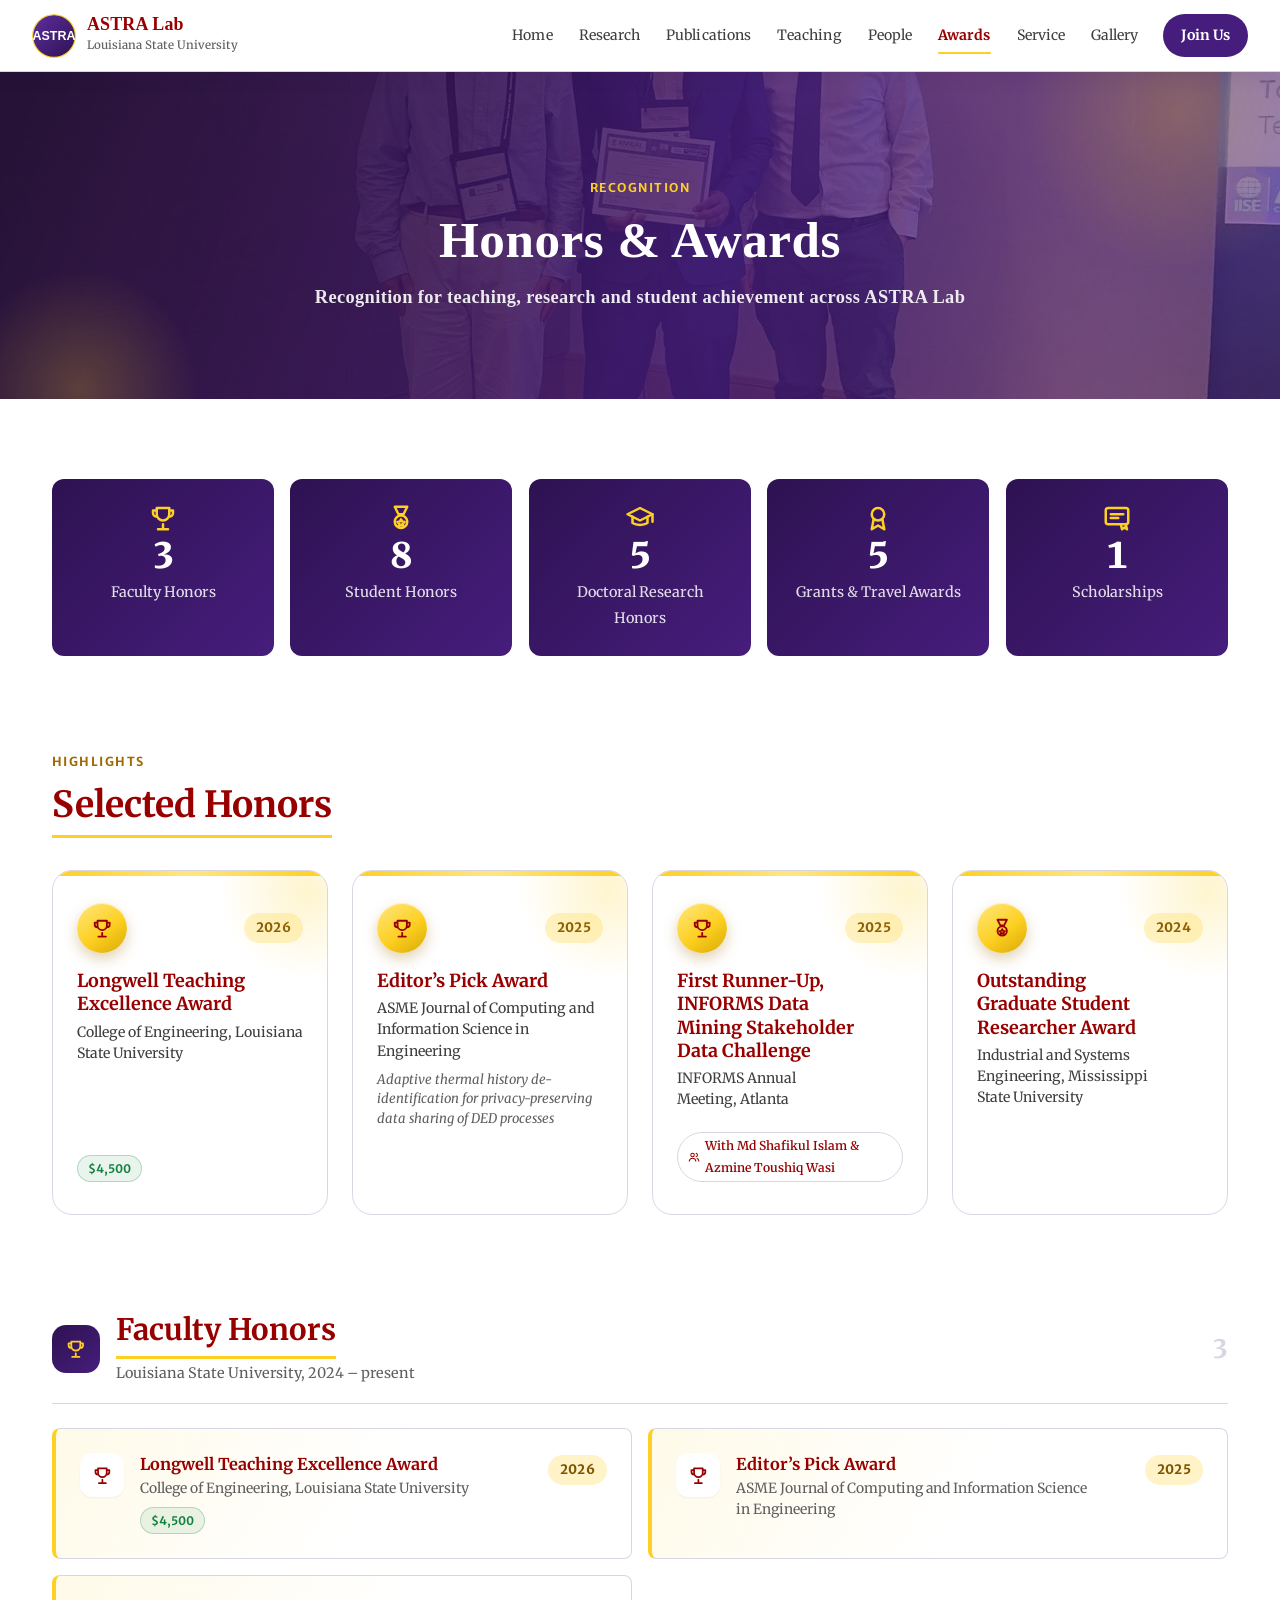
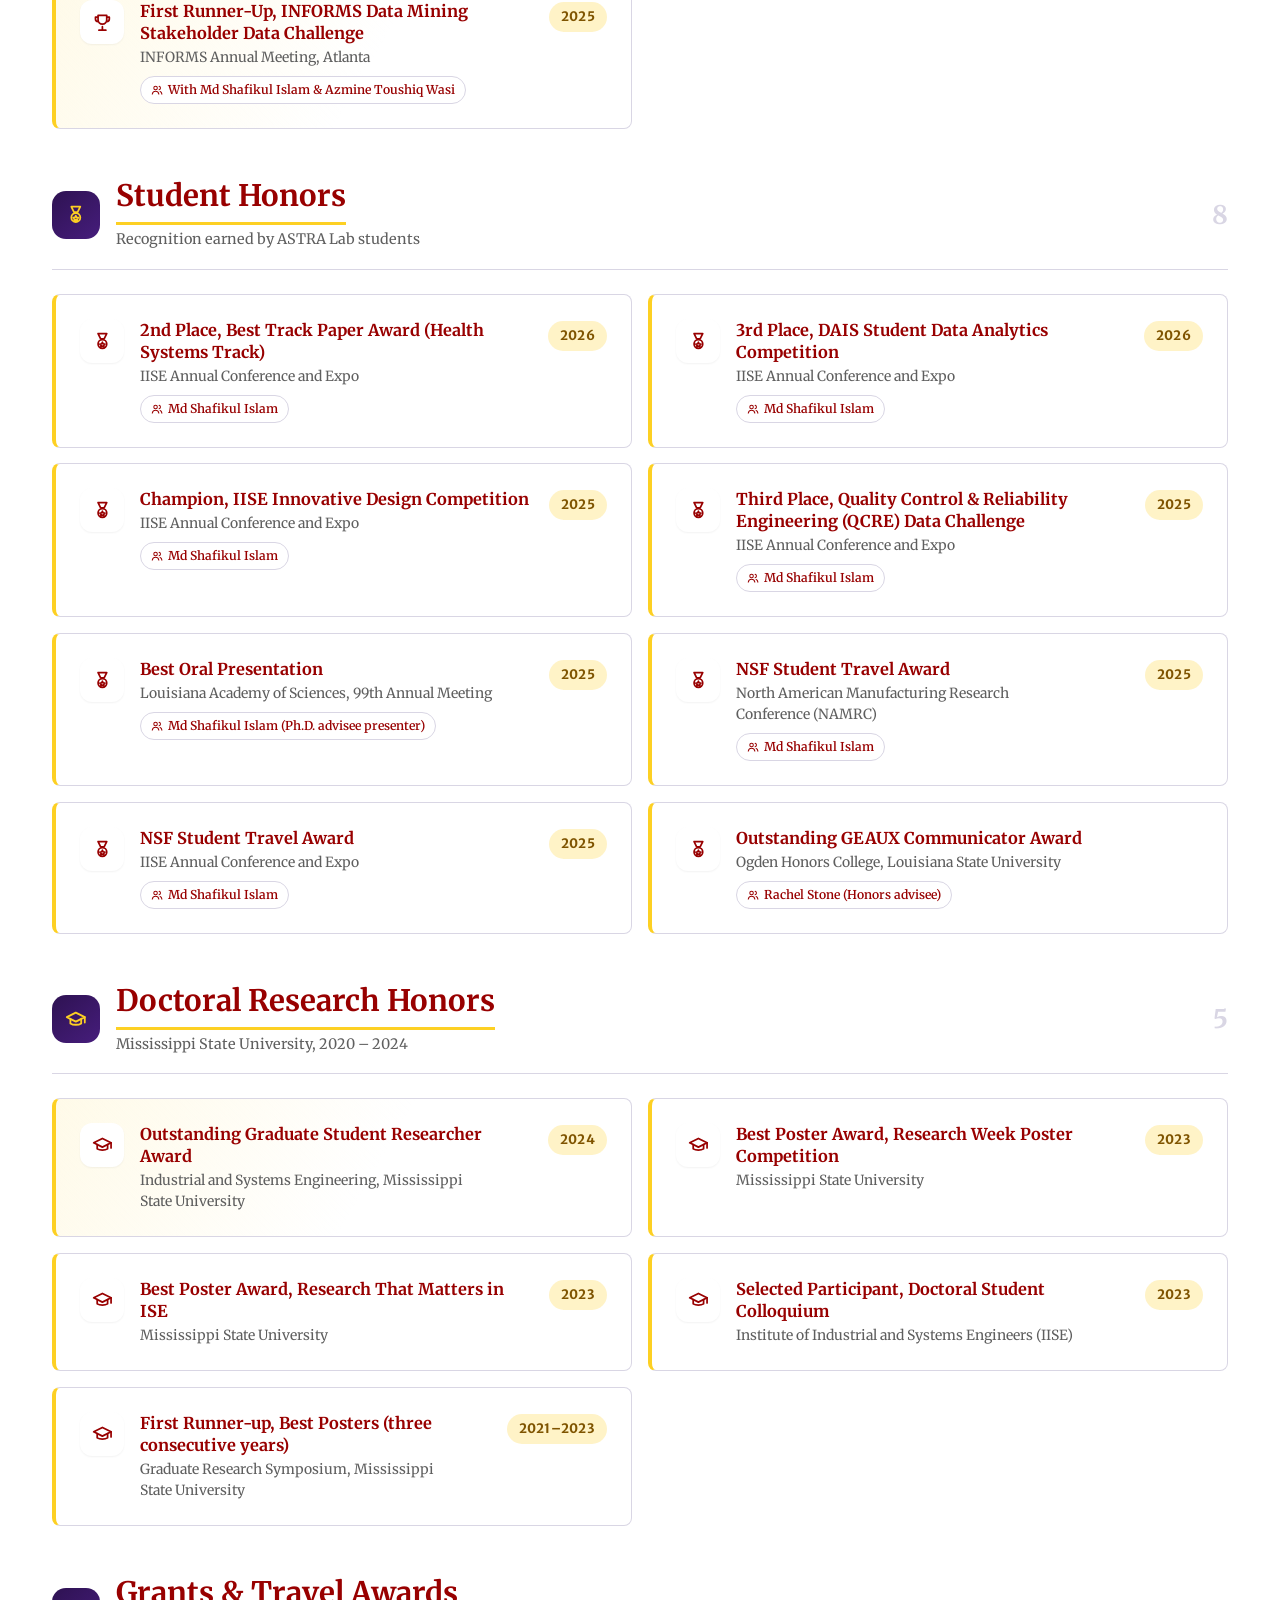
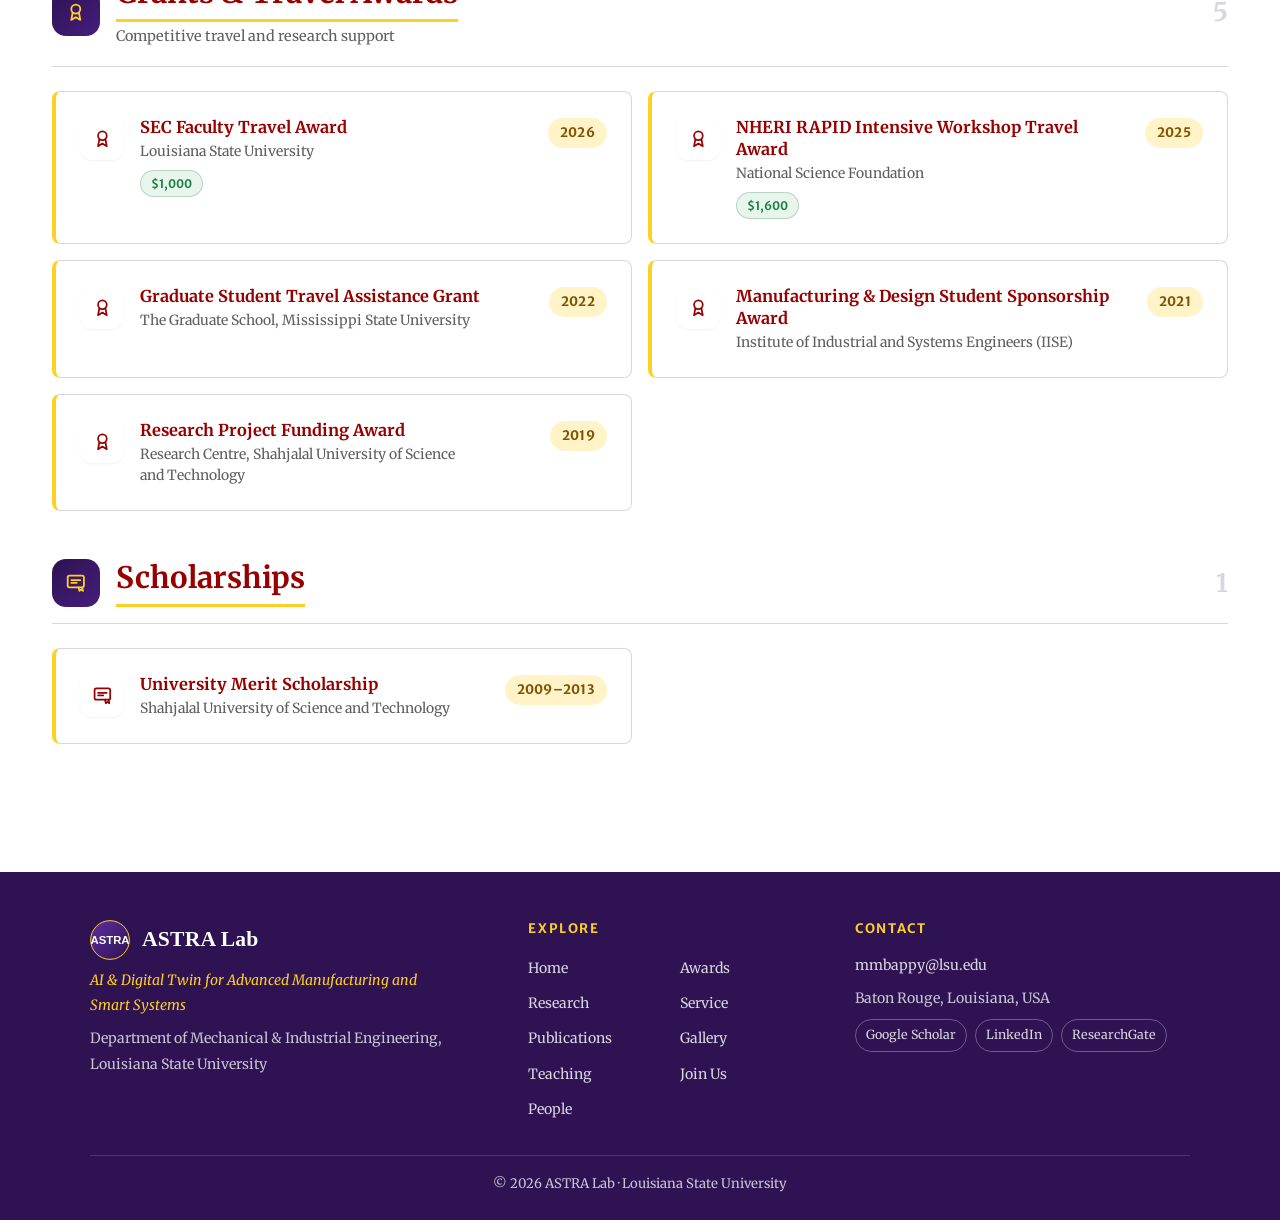
==== awards.html @ 1d0875ca "Adopt serif typography with dark-red headings Merriweather for headings and body text, Times-style b" ====
<!DOCTYPE html>
<html lang="en">
<head>
  <meta charset="UTF-8">
  <meta name="viewport" content="width=device-width, initial-scale=1.0">
  <title>Honors & Awards — ASTRA Lab</title>
  <meta name="description" content="Honors, student awards, grants, travel awards, and scholarships received by ASTRA Lab members.">
  <link rel="preconnect" href="https://fonts.googleapis.com">
  <link rel="preconnect" href="https://fonts.gstatic.com" crossorigin>
  <link href="https://fonts.googleapis.com/css2?family=Merriweather:ital,wght@0,300;0,400;0,700;0,900;1,400&family=Merriweather+Sans:wght@400;600;700&family=Tinos:wght@400;700&display=swap" rel="stylesheet">
  <link rel="stylesheet" href="assets/css/styles.css">
  <link rel="icon" href="assets/images/logo.svg" type="image/svg+xml">
</head>
<body data-page="awards">
  <a class="skip-link" href="#main">Skip to content</a>
  <header class="site-header" id="site-header"></header>
  <main id="main">
    <section class="page-header has-bg">
      <img class="page-header-bg" src="assets/images/gal-iise-award-shafikul.webp" alt="">
      <span class="page-header-shade" aria-hidden="true"></span>
      <span class="page-eyebrow">Recognition</span>
      <h1>Honors &amp; Awards</h1>
      <p>Recognition for teaching, research and student achievement across ASTRA Lab</p>
    </section>

    <div class="container">
      <section class="section">
        <div class="award-summary" id="award-summary"></div>
      </section>
      <section class="section aw-feat-sec">
        <div class="section-head">
          <div><span class="eyebrow">Highlights</span><h2 class="section-title">Selected Honors</h2></div>
        </div>
        <div class="aw-feat-grid" id="award-featured"></div>
      </section>
      <section class="section">
        <div id="awards"></div>
      </section>
    </div>
  </main>
  <footer class="footer" id="footer"></footer>
  <script src="assets/js/data.js"></script>
  <script src="assets/js/render.js"></script>
</body>
</html>
---- assets/css/styles.css ----
/* =========================================================================
   ASTRA Lab — Research Lab Website Styles
   Theme: LSU-inspired (deep purple + gold)
   ========================================================================= */

:root {
  --primary:        #461D7C; /* LSU purple */
  --primary-light:  #5e2ea0;
  --primary-dark:   #2e1252;
  --heading:        #980000; /* dark red for headings & titles */
  --heading-dark:   #6e0000;
  --accent:         #a06a00; /* darker gold for accessible text/links */
  --accent-bright:  #FDD023; /* LSU gold (decorative only) */
  --accent-hover:   #7f5400;

  --text-primary:   #212121;
  --text-secondary: #3f3f3f;
  --text-light:     #5f5f5f;
  --bg-white:       #ffffff;
  --bg-light:       #f7f6fb;
  --bg-gray:        #ece9f4;
  --border-color:   #d9d6e4;
  --success:        #15803d;

  --font-main: 'Merriweather', Georgia, 'Times New Roman', serif;
  --font-display: 'Merriweather', Georgia, 'Times New Roman', serif;
  --font-title: 'Tinos', 'Times New Roman', Times, Georgia, serif;
  --font-mono: 'Merriweather Sans', 'Segoe UI', Arial, sans-serif; /* small labels */

  --space-xs: .25rem; --space-sm: .5rem; --space-md: 1rem; --space-lg: 1.5rem;
  --space-xl: 2rem;  --space-2xl: 3rem; --space-3xl: 4rem;

  --radius-sm: 4px; --radius-md: 8px; --radius-lg: 12px; --radius-xl: 16px;

  --shadow-sm: 0 1px 2px rgba(0,0,0,.05);
  --shadow-md: 0 4px 6px rgba(0,0,0,.1);
  --shadow-lg: 0 10px 15px rgba(0,0,0,.1);

  --transition-fast: 150ms ease;
  --transition-normal: 250ms ease;
}

*,*::before,*::after { box-sizing: border-box; margin: 0; padding: 0; }
html { scroll-behavior: smooth; font-size: 16px; }
body {
  font-family: var(--font-main);
  color: var(--text-primary);
  background: var(--bg-white);
  line-height: 1.6;
  min-height: 100vh;
}
a { color: var(--accent); text-decoration: none; transition: color var(--transition-fast); }
a:hover { color: var(--heading); text-decoration: underline; }
img { max-width: 100%; height: auto; display: block; }

h1,h2,h3,h4,h5,h6 { font-weight: 700; line-height: 1.3; margin-bottom: var(--space-md); color: var(--heading); }
h1 { font-size: 2.5rem; } h2 { font-size: 2rem; } h3 { font-size: 1.5rem; }
h4 { font-size: 1.25rem; } h5 { font-size: 1.125rem; } h6 { font-size: 1rem; }
p { margin-bottom: var(--space-md); color: var(--text-secondary); }

/* ---------- Layout ---------- */
main { display: block; }
.container { max-width: 1240px; margin: 0 auto; width: 100%; padding: var(--space-xl); }
.narrow { max-width: 820px; }
/* Anchored sections clear the sticky header when jumped to. */
section[id], article[id] { scroll-margin-top: 92px; }

.skip-link { position: absolute; left: -9999px; top: 10px; z-index: 300; background: #fff; color: var(--heading); padding: 8px 14px; border-radius: 6px; font-weight: 600; box-shadow: var(--shadow-md); }
.skip-link:focus { left: 12px; }

/* ---------- Site header ---------- */
.site-header {
  position: sticky; top: 0; z-index: 100; height: 72px;
  background: rgba(255,255,255,.96); -webkit-backdrop-filter: blur(10px); backdrop-filter: blur(10px);
  border-bottom: 1px solid var(--border-color);
  transition: background .3s ease, border-color .3s ease, box-shadow .3s ease;
}
/* Home page: floats transparently over the hero photo until scrolled. */
.site-header.is-overlay { position: fixed; left: 0; right: 0; background: transparent; border-color: transparent; -webkit-backdrop-filter: none; backdrop-filter: none; }
.site-header.is-solid, .site-header.is-overlay.is-solid, .site-header.menu-open {
  background: rgba(255,255,255,.97); border-color: var(--border-color); box-shadow: 0 4px 18px rgba(46,18,82,.08);
  -webkit-backdrop-filter: blur(10px); backdrop-filter: blur(10px);
}
.hdr-inner { max-width: 1320px; height: 100%; margin: 0 auto; padding: 0 var(--space-xl); display: flex; align-items: center; gap: var(--space-lg); }
.brand { display: flex; align-items: center; gap: 11px; color: var(--heading); flex: none; }
.brand:hover { text-decoration: none; color: var(--heading); }
.brand img { width: 44px; height: 44px; transition: transform .45s ease; }
.brand:hover img { transform: rotate(-10deg) scale(1.06); }
.brand-text strong { display: block; font-size: 1.12rem; line-height: 1.1; letter-spacing: .01em; }
.brand-text small { display: block; font-size: .72rem; font-weight: 500; color: var(--text-light); }

.hdr-nav { margin-left: auto; }
.hdr-nav ul { list-style: none; display: flex; align-items: center; gap: 2px; }
.hdr-nav a { position: relative; display: block; padding: 8px 12px; font-size: .92rem; font-weight: 500; color: var(--text-secondary); border-radius: 8px; transition: color var(--transition-fast); }
.hdr-nav a::after { content: ""; position: absolute; left: 12px; right: 12px; bottom: 2px; height: 2px; border-radius: 2px; background: var(--accent-bright); transform: scaleX(0); transform-origin: left; transition: transform var(--transition-normal); }
.hdr-nav a:hover { color: var(--heading); text-decoration: none; }
.hdr-nav a:hover::after, .hdr-nav a.active::after { transform: scaleX(1); }
.hdr-nav a.active { color: var(--heading); font-weight: 600; }
.nav-cta-li { margin-left: 10px; }
.hdr-nav a.nav-cta { background: var(--primary); color: #fff; padding: 9px 18px; border-radius: 99px; font-weight: 600; transition: all var(--transition-fast); }
.hdr-nav a.nav-cta::after { display: none; }
.hdr-nav a.nav-cta:hover { background: var(--accent-bright); color: var(--heading); transform: translateY(-1px); box-shadow: 0 6px 16px rgba(253,208,35,.35); }

.site-header.is-overlay:not(.is-solid):not(.menu-open) .brand { color: #fff; }
.site-header.is-overlay:not(.is-solid):not(.menu-open) .brand-text small { color: rgba(255,255,255,.75); }
.site-header.is-overlay:not(.is-solid):not(.menu-open) .hdr-nav a { color: rgba(255,255,255,.88); }
.site-header.is-overlay:not(.is-solid):not(.menu-open) .hdr-nav a:hover,
.site-header.is-overlay:not(.is-solid):not(.menu-open) .hdr-nav a.active { color: #fff; }
.site-header.is-overlay:not(.is-solid):not(.menu-open) .hdr-nav a.nav-cta { background: var(--accent-bright); color: var(--heading); }
.site-header.is-overlay:not(.is-solid):not(.menu-open) .nav-toggle span { background: #fff; }

.nav-toggle { display: none; position: relative; margin-left: auto; width: 44px; height: 44px; border: 0; background: transparent; cursor: pointer; border-radius: 10px; }
.nav-toggle:focus-visible { outline: 3px solid var(--accent-bright); }
.nav-toggle span { position: absolute; left: 11px; right: 11px; height: 2px; border-radius: 2px; background: var(--primary); transition: transform .25s ease, opacity .2s ease; }
.nav-toggle span:nth-child(1) { top: 15px; } .nav-toggle span:nth-child(2) { top: 21px; } .nav-toggle span:nth-child(3) { top: 27px; }
.menu-open .nav-toggle span:nth-child(1) { transform: translateY(6px) rotate(45deg); }
.menu-open .nav-toggle span:nth-child(2) { opacity: 0; }
.menu-open .nav-toggle span:nth-child(3) { transform: translateY(-6px) rotate(-45deg); }
@keyframes menuIn { from { opacity: 0; transform: translateY(-8px); } to { opacity: 1; transform: none; } }

/* ---------- Page header ---------- */
.page-header {
  position: relative;
  overflow: hidden;
  background: linear-gradient(120deg, var(--primary-dark) 0%, var(--primary) 45%, var(--primary-light) 100%);
  background-size: 200% 200%;
  animation: headerShift 18s ease infinite;
  color: #fff; padding: var(--space-3xl) var(--space-xl); text-align: center;
}
/* subtle gold glow accents floating in the header */
.page-header::before,
.page-header::after {
  content: ""; position: absolute; border-radius: 50%;
  background: radial-gradient(circle, rgba(253,208,35,.22), transparent 70%);
  pointer-events: none;
}
.page-header::before { width: 320px; height: 320px; top: -120px; right: -60px; animation: floaty 12s ease-in-out infinite; }
.page-header::after  { width: 240px; height: 240px; bottom: -110px; left: -40px; animation: floaty 15s ease-in-out infinite reverse; }
.page-header h1, .page-header p { position: relative; z-index: 1; }
.page-header h1 { color: #fff; margin-bottom: var(--space-sm); animation: fadeUp .7s ease both; }
.page-header p { color: rgba(255,255,255,.9); font-size: 1.1rem; max-width: 680px; margin: 0 auto; animation: fadeUp .7s ease .12s both; }

@keyframes headerShift { 0%,100% { background-position: 0% 50%; } 50% { background-position: 100% 50%; } }
@keyframes floaty { 0%,100% { transform: translateY(0); } 50% { transform: translateY(22px); } }
@keyframes fadeUp { from { opacity: 0; transform: translateY(14px); } to { opacity: 1; transform: translateY(0); } }

/* ---------- Scroll reveal ---------- */
.reveal { opacity: 0; transform: translateY(22px); transition: opacity .6s ease, transform .6s ease; will-change: opacity, transform; }
.reveal.is-visible { opacity: 1; transform: none; }

@media (prefers-reduced-motion: reduce) {
  .page-header { animation: none; }
  .page-header::before, .page-header::after { animation: none; }
  .page-header h1, .page-header p { animation: none; }
  .reveal { opacity: 1; transform: none; transition: none; }
}

/* ---------- Sections ---------- */
.section { padding: var(--space-2xl) 0; }
.section-title {
  font-size: 1.75rem; color: var(--heading);
  margin-bottom: var(--space-xl); padding-bottom: var(--space-sm);
  border-bottom: 3px solid var(--accent-bright); display: inline-block;
}
.about-grid { display: grid; grid-template-columns: 1fr 360px; gap: 2rem; align-items: start; }
.about-grid img { width: 100%; border-radius: 12px; box-shadow: var(--shadow-lg); }

/* ---------- News ---------- */
.news-list { list-style: none; }
.news-item { padding: var(--space-md) 0; border-bottom: 1px solid var(--border-color); }
.news-item:last-child { border-bottom: none; }
.news-date { font-weight: 700; color: var(--heading); margin-right: var(--space-sm); }
.news-text { color: var(--text-secondary); }

/* ---------- Cards (research) ---------- */
.card-grid { display: grid; grid-template-columns: repeat(auto-fill, minmax(320px,1fr)); gap: var(--space-xl); }
.card { background: var(--bg-white); border: 1px solid var(--border-color); border-radius: var(--radius-lg); overflow: hidden; transition: all var(--transition-normal); display: flex; flex-direction: column; }
.card:hover { box-shadow: var(--shadow-lg); transform: translateY(-4px); }
.card-image { width: 100%; height: 190px; object-fit: cover; background: var(--bg-gray); }
.card-body { padding: var(--space-lg); display: flex; flex-direction: column; flex: 1; }
.card-title { font-size: 1.15rem; margin-bottom: var(--space-sm); color: var(--heading); }
.card-text { font-size: .9rem; color: var(--text-secondary); }
.card-specs { font-size: .78rem; color: var(--text-light); margin-top: auto; padding-top: var(--space-sm); border-top: 1px dashed var(--border-color); font-weight: 500; }
.card-links { display: flex; gap: var(--space-sm); margin-top: var(--space-md); flex-wrap: wrap; }

/* ---------- Team ---------- */
.team-grid { display: grid; grid-template-columns: repeat(auto-fill, minmax(300px,1fr)); gap: var(--space-xl); }
.team-card { background: var(--bg-white); border: 1px solid var(--border-color); border-radius: var(--radius-lg); overflow: hidden; transition: all var(--transition-normal); }
.team-card:hover { box-shadow: var(--shadow-lg); transform: translateY(-4px); }
.team-card-image { width: 100%; height: 300px; object-fit: cover; object-position: center top; background: var(--bg-gray); }
.team-card-content { padding: var(--space-lg); }
.team-card-name { font-size: 1.15rem; color: var(--heading); margin-bottom: var(--space-xs); }
.team-card-position { font-size: .88rem; color: var(--accent); font-weight: 600; margin-bottom: var(--space-sm); }
.team-card-interests { font-size: .85rem; color: var(--text-light); margin-bottom: var(--space-sm); }
.team-card-bio { font-size: .9rem; color: var(--text-secondary); line-height: 1.5; }
.team-card-links { display: flex; gap: var(--space-sm); margin-top: var(--space-md); flex-wrap: wrap; }
.team-card-links a, .card-links a { font-size: .8rem; padding: var(--space-xs) var(--space-sm); background: var(--bg-light); border: 1px solid var(--border-color); border-radius: var(--radius-sm); color: var(--heading); }
.team-card-links a:hover, .card-links a:hover { background: var(--primary); color: #fff; text-decoration: none; border-color: var(--primary); }

/* Director featured card */
.director-card {
  display: grid; grid-template-columns: 280px 1fr; gap: var(--space-xl);
  background: linear-gradient(135deg, var(--bg-light) 0%, var(--bg-white) 100%);
  border: 2px solid var(--primary); border-radius: var(--radius-xl);
  padding: var(--space-xl); margin-bottom: var(--space-2xl);
}
.director-card .team-card-image { height: 320px; border-radius: var(--radius-lg); }

/* ---------- Publications ---------- */
.publication-category { margin-bottom: var(--space-2xl); }
.publication-category h3 { color: var(--heading); border-left: 4px solid var(--accent-bright); padding-left: var(--space-md); margin-bottom: var(--space-lg); }
.publication-list { list-style: none; }
.publication-item { padding: var(--space-md) 0; border-bottom: 1px solid var(--border-color); }
.publication-item:last-child { border-bottom: none; }
.publication-text { color: var(--text-secondary); line-height: 1.6; margin-bottom: var(--space-xs); }
.publication-text .pub-title { color: var(--text-primary); font-weight: 600; }
.publication-link { font-size: .9rem; font-weight: 500; }

/* ---------- Awards ---------- */
.award-card { background: var(--bg-light); border-left: 4px solid var(--accent-bright); border-radius: var(--radius-md); padding: var(--space-lg); margin-bottom: var(--space-md); }
.award-card h4 { color: var(--heading); margin-bottom: var(--space-xs); }
.award-meta { font-size: .9rem; color: var(--text-light); margin: 0; }

/* ---------- Join ---------- */
.join-section { margin-bottom: var(--space-xl); }
.join-section h2 { color: var(--heading); font-size: 1.3rem; margin-bottom: var(--space-sm); }
.highlight-box { background: linear-gradient(135deg, var(--bg-light) 0%, var(--bg-gray) 100%); border-left: 4px solid var(--accent-bright); padding: var(--space-lg); border-radius: var(--radius-md); margin: var(--space-lg) 0; }

/* ---------- Buttons ---------- */
.btn { display: inline-block; padding: var(--space-sm) var(--space-lg); font-size: .95rem; font-weight: 600; border-radius: var(--radius-md); text-align: center; cursor: pointer; transition: all var(--transition-fast); border: none; }
.btn-primary { background: var(--primary); color: #fff; box-shadow: var(--shadow-sm); }
.btn-primary:hover { background: var(--primary-dark); color: #fff; text-decoration: none; transform: translateY(-2px); }
.btn-outline { background: transparent; border: 2px solid var(--primary); color: var(--heading); }
.btn-outline:hover { background: var(--primary); color: #fff; text-decoration: none; }

/* ---------- Footer ---------- */
.footer { background: var(--primary-dark); color: #fff; padding: var(--space-xl); text-align: center; margin-top: auto; }
.footer p { color: rgba(255,255,255,.75); margin: 0; }
.footer a { color: var(--accent-bright); }

/* ---------- Utilities ---------- */
.text-center { text-align: center; }
.mt-1 { margin-top: var(--space-md); } .mt-2 { margin-top: var(--space-xl); }
.mb-2 { margin-bottom: var(--space-xl); }
.muted { color: var(--text-light); font-size: .9rem; }

/* =========================================================================
   Home showcase — rotating animated panels
   Each panel is inline SVG line art; only the active one is visible and
   animating. Panels advance on a timer (see render.js) or via the dots.
   ========================================================================= */
.showcase {
  background: linear-gradient(160deg, var(--primary-dark) 0%, var(--primary) 70%, var(--primary-light) 100%);
  /* Extra bottom padding leaves room for the dots' hover tooltips. */
  padding: var(--space-xl) var(--space-lg) 3.25rem;
  border-bottom: 3px solid var(--accent-bright);
}
.showcase-inner { max-width: 820px; margin: 0 auto; }

.showcase-stage { position: relative; height: 270px; }
.scene {
  position: absolute; inset: 0;
  opacity: 0; transform: scale(.97);
  transition: opacity .7s ease, transform .7s ease;
  pointer-events: none;
}
.scene.is-active { opacity: 1; transform: none; }
.scene svg { width: 100%; height: 100%; overflow: visible; }
/* Keep off-screen panels completely idle. */
.scene:not(.is-active) *, .showcase.is-paused .scene * { animation-play-state: paused !important; }

/* --- shared line-art vocabulary --- */
.sc-ln   { fill: none; stroke: rgba(255,255,255,.85); stroke-width: 2.4; stroke-linecap: round; stroke-linejoin: round; }
.sc-dim  { fill: none; stroke: rgba(255,255,255,.34); stroke-width: 2; stroke-linecap: round; stroke-dasharray: 6 7; }
.sc-gold { fill: none; stroke: var(--accent-bright); stroke-width: 2.6; stroke-linecap: round; stroke-linejoin: round; }
.sc-fill { fill: rgba(255,255,255,.14); stroke: rgba(255,255,255,.7); stroke-width: 2; }
.sc-gfill{ fill: var(--accent-bright); stroke: none; }
.sc-roll { fill: none; stroke: rgba(255,255,255,.4); stroke-width: 2; }
.sc-wfill{ fill: rgba(255,255,255,.9); stroke: none; }

/* --- caption + dots --- */
.showcase-caption { text-align: center; margin-top: var(--space-md); min-height: 74px; }
.showcase-caption h3 { color: var(--accent-bright); font-size: 1.2rem; margin-bottom: 4px; letter-spacing: .02em; }
.showcase-caption p  { color: rgba(255,255,255,.88); margin: 0; font-size: .97rem; }
.showcase-caption.is-swapping { opacity: 0; }
.showcase-caption { transition: opacity .3s ease; }

.showcase-dots { display: flex; justify-content: center; gap: 10px; margin-top: var(--space-md); }
.showcase-dots button {
  width: 34px; height: 5px; padding: 0; border: none; border-radius: 99px; cursor: pointer;
  background: rgba(255,255,255,.3); transition: background var(--transition-fast), transform var(--transition-fast);
}
.showcase-dots button:hover { background: rgba(255,255,255,.55); transform: scaleY(1.6); }
.showcase-dots button[aria-selected="true"] { background: var(--accent-bright); }
.showcase-dots button:focus-visible { outline: 2px solid #fff; outline-offset: 3px; }

/* ---- 1. additive manufacturing ---- */
@keyframes scSweep  { 0%,100% { transform: translate(206px,54px); } 50% { transform: translate(430px,54px); } }
@keyframes scJet    { 0%,100% { opacity: .25; } 50% { opacity: 1; } }
@keyframes scLayer  { 0%,8% { opacity: 0; transform: scaleX(0); } 20%,92% { opacity: 1; transform: scaleX(1); } 100% { opacity: 0; transform: scaleX(1); } }
.sc-head  { animation: scSweep 3.4s ease-in-out infinite; }
.sc-jet   { animation: scJet .7s ease-in-out infinite; }
.sc-layer { transform-box: fill-box; transform-origin: left center; animation: scLayer 6.8s ease-in-out infinite; }
.sc-layer.l2 { animation-delay: .5s; } .sc-layer.l3 { animation-delay: 1s; }
.sc-layer.l4 { animation-delay: 1.5s; } .sc-layer.l5 { animation-delay: 2s; }

/* ---- 2. digital twin ---- */
@keyframes scSpin  { to { transform: rotate(360deg); } }
@keyframes scFlow  { to { stroke-dashoffset: -120; } }
@keyframes scScan  { 0%,100% { transform: translateY(0); } 50% { transform: translateY(78px); } }
@keyframes scBar   { 0%,100% { transform: scaleY(.35); } 50% { transform: scaleY(1); } }
.sc-gear  { transform-box: fill-box; transform-origin: center; animation: scSpin 6s linear infinite; }
.sc-flow  { stroke-dasharray: 8 8; animation: scFlow 2.2s linear infinite; }
.sc-flow.rev { animation-direction: reverse; }
.sc-scan  { animation: scScan 3.2s ease-in-out infinite; }
.sc-bar   { transform-box: fill-box; transform-origin: bottom; animation: scBar 1.8s ease-in-out infinite; }
.sc-bar.b2 { animation-delay: .25s; } .sc-bar.b3 { animation-delay: .5s; } .sc-bar.b4 { animation-delay: .75s; }

/* ---- 3. smart factory ---- */
@keyframes scBelt  { to { stroke-dashoffset: -44; } }
@keyframes scPart  { 0% { transform: translateX(0); opacity: 0; } 8% { opacity: 1; }
                     92% { opacity: 1; } 100% { transform: translateX(330px); opacity: 0; } }
@keyframes scArmU  { 0%,100% { transform: rotate(-14deg); } 50% { transform: rotate(10deg); } }
@keyframes scArmF  { 0%,100% { transform: rotate(16deg); } 50% { transform: rotate(-12deg); } }
@keyframes scBlink { 0%,100% { opacity: .45; } 50% { opacity: 1; } }
.sc-belt  { stroke-dasharray: 14 8; animation: scBelt 1.4s linear infinite; }
.sc-part  { animation: scPart 4.2s linear infinite; }
.sc-part.p2 { animation-delay: 1.4s; } .sc-part.p3 { animation-delay: 2.8s; }
.sc-limb  { fill: none; stroke: rgba(255,255,255,.9); stroke-width: 5; stroke-linecap: round; }
.sc-joint { fill: var(--primary-dark); stroke: rgba(255,255,255,.9); stroke-width: 2.5; }
/* Pivot each segment on its own joint. transform-box: view-box lets the
   origin be the joint's exact SVG coordinate, which a fill-box percentage
   cannot express once the group's bounding box extends past the joint. */
.sc-arm-u { transform-box: view-box; transform-origin: 148px 152px; animation: scArmU 3.6s ease-in-out infinite; }
.sc-arm-f { transform-box: view-box; transform-origin: 220px 110px; animation: scArmF 3.6s ease-in-out infinite; }
.sc-blink { animation: scBlink 1.1s ease-in-out infinite; }

/* ---- 4. AI / analytics ---- */
@keyframes scPulse { 0%,100% { opacity: .45; r: 6; } 50% { opacity: 1; r: 8.5; } }
@keyframes scSig   { to { stroke-dashoffset: -160; } }
@keyframes scWave  { 0%,100% { transform: translateX(0); } 100% { transform: translateX(-120px); } }
.sc-node  { animation: scPulse 2.4s ease-in-out infinite; }
.sc-node.n2 { animation-delay: .3s; } .sc-node.n3 { animation-delay: .6s; }
.sc-node.n4 { animation-delay: .9s; } .sc-node.n5 { animation-delay: 1.2s; }
.sc-sig   { stroke-dasharray: 6 10; animation: scSig 2s linear infinite; }
.sc-wave  { animation: scWave 2.6s linear infinite; }

@media (prefers-reduced-motion: reduce) {
  /* Hold a single, still panel — no motion, no auto-advance (see render.js). */
  .scene * { animation: none !important; }
  .scene { transition: none; }
  .showcase-caption { transition: none; }
}

@media (max-width: 768px) {
  .showcase { padding: var(--space-lg) var(--space-md) 3rem; }
  .showcase-stage { height: 190px; }
  .showcase-caption { min-height: 92px; }
}

/* =========================================================================
   Interactive polish — hover / focus states
   One consistent vocabulary across every page: things lift slightly, gain a
   gold accent, and reveal a little more detail under the cursor. Everything
   here is decorative; it is all switched off under prefers-reduced-motion
   at the end of this block.
   ========================================================================= */

/* ---- cards: existing lift, plus image zoom and a warming title ---- */
.card-image, .team-card-image { transition: transform 450ms ease; }
.card:hover .card-image, .team-card:hover .team-card-image { transform: scale(1.06); }
.card:hover, .team-card:hover { border-color: var(--accent-bright); }
.card:hover .card-title, .team-card:hover .team-card-name { color: var(--heading); }
.director-card { transition: box-shadow var(--transition-normal); }
.director-card:hover { box-shadow: var(--shadow-lg); }

/* ---- news + publication rows: gold marker slides out of the left edge ---- */
.news-item, .publication-item {
  position: relative; padding-left: 0;
  transition: padding-left var(--transition-normal), background var(--transition-normal);
}
.news-item::before, .publication-item::before {
  content: ""; position: absolute; left: 0; top: 50%; width: 3px; height: 0;
  background: var(--accent-bright); border-radius: 2px;
  transform: translateY(-50%); transition: height var(--transition-normal);
}
.news-item:hover, .publication-item:hover { padding-left: var(--space-md); background: var(--bg-light); }
.news-item:hover::before, .publication-item:hover::before { height: 70%; }

/* ---- award cards: lift and thicken the accent rule ---- */
.award-card { transition: all var(--transition-normal); }
.award-card:hover {
  transform: translateX(4px);
  border-left-width: 7px;
  background: var(--bg-gray);
  box-shadow: var(--shadow-md);
}

/* ---- buttons ---- */
.btn-primary:hover { box-shadow: var(--shadow-md); }
.btn-outline:hover { transform: translateY(-2px); box-shadow: var(--shadow-sm); }
.team-card-links a, .card-links a { transition: all var(--transition-fast); }
.team-card-links a:hover, .card-links a:hover { transform: translateY(-1px); box-shadow: var(--shadow-sm); }

/* ---- showcase dots: grow, glow, and name their panel ---- */
.showcase-dots button { position: relative; }
.showcase-dots button:hover { background: #fff; transform: scaleY(1.8) scaleX(1.06); }
.showcase-dots button[aria-selected="true"]:hover { background: var(--accent-bright); }
.showcase-dots button::after {
  content: attr(data-label);
  /* Below the dots: above them it would cover the caption mid-sentence. */
  position: absolute; top: calc(100% + 11px); left: 50%;
  transform: translateX(-50%) translateY(-5px);
  background: rgba(20,8,38,.92); color: #fff; font-size: .72rem; font-weight: 600;
  letter-spacing: .01em; padding: 5px 10px; border-radius: var(--radius-sm);
  white-space: nowrap; opacity: 0; pointer-events: none;
  transition: opacity var(--transition-normal), transform var(--transition-normal);
}
.showcase-dots button:hover::after,
.showcase-dots button:focus-visible::after { opacity: 1; transform: translateX(-50%) translateY(0); }

@media (prefers-reduced-motion: reduce) {
  .hdr-nav a::after { transition: none; }
  .award-card:hover, .btn-outline:hover, .team-card-links a:hover, .card-links a:hover,
  .showcase-dots button:hover { transform: none; }
  .card:hover .card-image, .team-card:hover .team-card-image { transform: none; }
  .card-image, .team-card-image, .news-item, .publication-item,
  .award-card, .showcase-dots button::after { transition: none; }
}

/* =========================================================================
   Shared content components
   ========================================================================= */
.ico { width: 1em; height: 1em; flex: none; vertical-align: -.125em; }
.lead { font-size: 1.1rem; color: var(--text-primary); }
.eyebrow { display: inline-block; font-size: .78rem; font-weight: 700; letter-spacing: .08em; text-transform: uppercase; color: var(--accent); margin-bottom: var(--space-sm); }
.section-head { display: flex; align-items: flex-end; justify-content: space-between; gap: var(--space-md); flex-wrap: wrap; margin-bottom: var(--space-xl); }
.section-head .eyebrow { display: block; }
.section-head .section-title { margin-bottom: 0; }
.section-head .more-link { padding-bottom: var(--space-sm); }
.more-link { font-weight: 600; white-space: nowrap; }
.section-intro { margin-top: calc(-1 * var(--space-md)); margin-bottom: var(--space-xl); max-width: 760px; }
.sub-title { font-size: 1.05rem; color: var(--heading); margin: var(--space-lg) 0 var(--space-sm); }

.btn-row { display: flex; flex-wrap: wrap; gap: var(--space-sm); margin-top: var(--space-lg); }
.btn-row.center { justify-content: center; margin: var(--space-xl) 0; }
.btn { display: inline-flex; align-items: center; gap: .45em; text-decoration: none; }
.btn .ico { transition: transform var(--transition-fast); }
.btn:hover .ico { transform: translateX(3px); }
.btn-light { background: #fff; color: var(--heading); }
.btn-light:hover { background: var(--accent-bright); color: var(--heading); text-decoration: none; transform: translateY(-2px); }
.btn-ghost { background: transparent; color: #fff; border: 1.5px solid rgba(255,255,255,.55); }
.btn-ghost:hover { background: rgba(255,255,255,.14); border-color: var(--accent-bright); color: #fff; text-decoration: none; transform: translateY(-2px); }

.badge { display: inline-block; font-size: .74rem; font-weight: 600; color: var(--heading); background: var(--bg-gray); border-radius: 99px; padding: 3px 10px; margin-bottom: var(--space-sm); }
.badge-gold { background: rgba(253,208,35,.22); color: var(--accent-hover); }
.tag-row { display: flex; flex-wrap: wrap; gap: 6px; margin: 0 0 var(--space-sm); }
.tag { font-size: .74rem; font-weight: 500; color: var(--heading); background: var(--bg-light); border: 1px solid var(--border-color); border-radius: 99px; padding: 2px 10px; }
.tag-lg { font-size: .85rem; padding: 5px 13px; }

/* ---- stats band (home) ---- */
.stats-band { background: var(--bg-light); border-bottom: 1px solid var(--border-color); padding: var(--space-xl) var(--space-lg); }
.stats { max-width: 1100px; margin: 0 auto; display: grid; grid-template-columns: repeat(4, 1fr); gap: var(--space-lg); }
.stat { text-align: center; padding: var(--space-sm); }
.stat-num { display: block; font-size: 2.6rem; font-weight: 700; line-height: 1.1; color: var(--heading); font-variant-numeric: tabular-nums; }
.stat-num::after { content: ""; display: block; width: 34px; height: 3px; margin: 8px auto 6px; background: var(--accent-bright); border-radius: 2px; }
.stat-label { font-size: .88rem; color: var(--text-secondary); font-weight: 500; }

/* ---- about (home) ---- */
.about-grid { grid-template-columns: 1fr 400px; gap: var(--space-2xl); align-items: center; }
.about-photo { margin: 0; position: relative; isolation: isolate; }
.about-frame { display: block; position: relative; isolation: isolate; }
.about-photo img { width: 100%; aspect-ratio: 4 / 5; object-fit: cover; border-radius: var(--radius-xl); box-shadow: var(--shadow-lg); }
.about-frame::before { content: ""; position: absolute; inset: 18px -18px -18px 18px; border: 3px solid var(--accent-bright); border-radius: var(--radius-xl); z-index: -1; }
.about-photo figcaption { font-size: .8rem; color: var(--text-light); margin-top: calc(var(--space-md) + 18px); text-align: center; }

/* ---- home hero: full-screen photos with a slow zoom ---- */
.hero { position: relative; isolation: isolate; min-height: 100vh; min-height: 100svh; display: flex; align-items: center; overflow: hidden; color: #fff; background: var(--primary-dark); }
.hero-slides { position: absolute; inset: 0; z-index: -3; }
.hero-slide { position: absolute; inset: 0; width: 100%; height: 100%; object-fit: cover; opacity: 0; transform: scale(1.04); transition: opacity 1.4s ease; }
.hero-slide.is-active { opacity: 1; animation: kenBurns 9s ease-out both; }
@keyframes kenBurns { from { transform: scale(1.04); } to { transform: scale(1.14) translate(-1%, -1%); } }
.hero-shade { position: absolute; inset: 0; z-index: -2;
  background: linear-gradient(180deg, rgba(20,6,40,.7) 0%, transparent 22%),
              linear-gradient(100deg, rgba(26,8,48,.93) 0%, rgba(46,18,82,.8) 40%, rgba(46,18,82,.38) 72%, rgba(46,18,82,.22) 100%),
              linear-gradient(0deg, rgba(20,6,40,.65), transparent 38%); }
.hero-grid { position: absolute; inset: 0; z-index: -1; pointer-events: none;
  background-image: linear-gradient(rgba(253,208,35,.08) 1px, transparent 1px), linear-gradient(90deg, rgba(253,208,35,.08) 1px, transparent 1px);
  background-size: 56px 56px; animation: gridDrift 30s linear infinite;
  -webkit-mask-image: radial-gradient(ellipse at 22% 50%, #000, transparent 62%); mask-image: radial-gradient(ellipse at 22% 50%, #000, transparent 62%); }
@keyframes gridDrift { to { background-position: 56px 56px; } }
.hero-inner { width: 100%; max-width: 1320px; margin: 0 auto; padding: 150px var(--space-xl) 190px; }
.hero-eyebrow { display: inline-flex; align-items: center; gap: 12px; font-size: .8rem; font-weight: 600; letter-spacing: .12em; text-transform: uppercase; color: var(--accent-bright); margin-bottom: var(--space-lg); animation: fadeUp .8s ease both; }
.hero-eyebrow::before { content: ""; width: 36px; height: 2px; background: var(--accent-bright); }
.hero-title { font-size: clamp(3.2rem, 8.5vw, 6.6rem); line-height: .95; font-weight: 800; letter-spacing: -.035em; color: #fff; margin-bottom: var(--space-lg); animation: fadeUp .8s ease .08s both; }
.hero-sub { font-size: clamp(1.15rem, 2.2vw, 1.65rem); font-weight: 600; line-height: 1.35; color: #fff; max-width: 760px; margin-bottom: var(--space-md); animation: fadeUp .8s ease .18s both; }
.hero-text { font-size: 1.06rem; color: rgba(255,255,255,.84); max-width: 600px; animation: fadeUp .8s ease .28s both; }
.hero .btn-row { margin-top: var(--space-xl); animation: fadeUp .8s ease .38s both; }
.hero-foot { position: absolute; left: 0; right: 0; bottom: 44px; max-width: 1320px; margin: 0 auto; padding: 0 var(--space-xl); display: flex; justify-content: space-between; align-items: center; gap: var(--space-md); }
.hero-cap { font-size: .82rem; color: rgba(255,255,255,.78); }
.hero-cap::before { content: ""; display: inline-block; width: 8px; height: 8px; margin-right: 8px; border-radius: 50%; background: var(--accent-bright); box-shadow: 0 0 0 4px rgba(253,208,35,.25); vertical-align: 1px; }
.hero-dots { display: flex; gap: 8px; }
.hero-dots button { width: 26px; height: 4px; padding: 0; border: 0; border-radius: 99px; background: rgba(255,255,255,.35); cursor: pointer; transition: background .2s ease, width .3s ease; }
.hero-dots button:hover { background: rgba(255,255,255,.7); }
.hero-dots button[aria-pressed="true"] { width: 44px; background: var(--accent-bright); }
.hero-dots button:focus-visible { outline: 2px solid #fff; outline-offset: 3px; }

.btn-cta { background: var(--accent-bright); color: var(--heading); box-shadow: 0 8px 22px rgba(253,208,35,.28); }
.btn-cta:hover { background: #fff; color: var(--heading); text-decoration: none; transform: translateY(-2px); }

/* stats lift up over the bottom of the hero as a floating card */
.hero + .stats-band { position: relative; z-index: 2; margin-top: -64px; padding: 0 var(--space-lg); background: transparent; border: 0; }
.hero + .stats-band .stats { background: #fff; border-radius: 18px; padding: var(--space-xl) var(--space-lg); box-shadow: 0 22px 50px rgba(46,18,82,.18); }

/* ---- research thrust cards ---- */
.thrust-grid { display: grid; grid-template-columns: repeat(3, 1fr); gap: var(--space-lg); }
.thrust-card { position: relative; isolation: isolate; display: flex; flex-direction: column; padding: var(--space-xl); background: #fff; border: 1px solid var(--border-color); border-radius: var(--radius-xl); color: inherit; overflow: hidden; transition: transform .35s ease, box-shadow .35s ease, border-color .35s ease; }
.thrust-card::before { content: ""; position: absolute; inset: 0; z-index: -1; background: linear-gradient(140deg, var(--primary-dark), var(--primary) 70%, var(--primary-light)); opacity: 0; transition: opacity .35s ease; }
.thrust-card:hover { text-decoration: none; transform: translateY(-6px); box-shadow: 0 20px 44px rgba(46,18,82,.24); border-color: transparent; }
.thrust-card:hover::before { opacity: 1; }
.thrust-ico { width: 54px; height: 54px; display: grid; place-items: center; border-radius: 15px; background: var(--bg-gray); color: var(--heading); font-size: 1.55rem; margin-bottom: var(--space-lg); transition: all .35s ease; }
.thrust-card:hover .thrust-ico { background: var(--accent-bright); color: var(--heading); transform: rotate(-6deg) scale(1.06); }
.thrust-num { position: absolute; top: 18px; right: 22px; font-size: 2.8rem; font-weight: 800; line-height: 1; color: var(--bg-gray); transition: color .35s ease; }
.thrust-card:hover .thrust-num { color: rgba(255,255,255,.12); }
.thrust-card h3 { font-size: 1.12rem; line-height: 1.35; color: var(--heading); transition: color .3s ease; }
.thrust-card p { flex: 1; font-size: .9rem; transition: color .3s ease; display: -webkit-box; -webkit-line-clamp: 4; -webkit-box-orient: vertical; overflow: hidden; }
.thrust-card:hover h3 { color: #fff; }
.thrust-card:hover p { color: rgba(255,255,255,.85); }
.thrust-more { display: inline-flex; align-items: center; gap: .4em; font-size: .88rem; font-weight: 600; color: var(--accent); transition: color .3s ease; }
.thrust-more .ico { transition: transform var(--transition-fast); }
.thrust-card:hover .thrust-more { color: var(--accent-bright); }
.thrust-card:hover .thrust-more .ico { transform: translateX(4px); }

/* ---- current project cards ---- */
.proj-grid { display: grid; grid-template-columns: repeat(auto-fill, minmax(330px, 1fr)); gap: var(--space-xl); }
.proj-card { display: flex; flex-direction: column; background: #fff; border: 1px solid var(--border-color); border-radius: var(--radius-lg); overflow: hidden; transition: transform .3s ease, box-shadow .3s ease, border-color .3s ease; }
.proj-card:hover { transform: translateY(-5px); box-shadow: var(--shadow-lg); border-color: var(--accent-bright); }
.proj-media { position: relative; display: block; width: 100%; height: 200px; padding: var(--space-md); border: 0; border-bottom: 1px solid var(--border-color); background: #fff; cursor: zoom-in; overflow: hidden; }
.proj-media img { width: 100%; height: 100%; object-fit: contain; transition: transform .5s ease; }
.proj-card:hover .proj-media img { transform: scale(1.05); }
.proj-media:hover .zoom-hint, .proj-media:focus-visible .zoom-hint { opacity: 1; transform: none; }
.proj-media:focus-visible { outline: 3px solid var(--accent-bright); outline-offset: -3px; }
.proj-body { display: flex; flex-direction: column; flex: 1; padding: var(--space-lg); }
.proj-body h3 { font-size: 1.02rem; line-height: 1.4; color: var(--heading); }
.proj-body p { flex: 1; font-size: .88rem; }

/* ---- news timeline + director card ---- */
.news-spot { display: grid; grid-template-columns: 1fr 360px; gap: var(--space-2xl); align-items: start; }
.news-list { list-style: none; border-left: 2px solid var(--border-color); padding-left: var(--space-lg); margin-left: 6px; }
.news-list .news-item { border-bottom: 1px dashed var(--border-color); }
.news-list .news-item:last-child { border-bottom: 0; }
.news-list .news-item::after { content: ""; position: absolute; left: calc(-1 * var(--space-lg) - 8px); top: 22px; width: 14px; height: 14px; border-radius: 50%; background: #fff; border: 3px solid var(--primary); transition: background var(--transition-fast), transform var(--transition-fast); }
.news-list .news-item:hover::after { background: var(--accent-bright); transform: scale(1.2); }
.news-meta { display: flex; align-items: center; gap: 8px; margin-bottom: 4px; }
.news-date { font-size: .8rem; font-weight: 700; color: var(--heading); margin: 0; }
.news-tag { font-size: .64rem; font-weight: 700; text-transform: uppercase; letter-spacing: .07em; padding: 2px 8px; border-radius: 4px; }
.news-paper     { background: rgba(70,29,124,.1);  color: var(--heading); }
.news-award     { background: rgba(253,208,35,.3); color: var(--accent-hover); }
.news-grant     { background: rgba(21,128,61,.12); color: #166534; }
.news-talk      { background: rgba(37,99,235,.1);  color: #1d4ed8; }
.news-milestone { background: rgba(219,39,119,.1); color: #9d174d; }
.news-people    { background: rgba(13,148,136,.12); color: #0f766e; }
.news-text { font-size: .93rem; }

.spotlight { position: sticky; top: 96px; overflow: hidden; text-align: center; color: #fff; border-radius: var(--radius-xl); padding: var(--space-xl);
  background: linear-gradient(160deg, var(--primary-dark), var(--primary) 70%, var(--primary-light)); box-shadow: 0 18px 40px rgba(46,18,82,.25); }
.spotlight::after { content: ""; position: absolute; width: 300px; height: 300px; right: -120px; top: -140px; border-radius: 50%; background: radial-gradient(circle, rgba(253,208,35,.28), transparent 70%); pointer-events: none; }
.spotlight-photo img { width: 150px; height: 150px; margin: 0 auto var(--space-md); border-radius: 50%; object-fit: cover; object-position: top; border: 4px solid var(--accent-bright); box-shadow: 0 10px 24px rgba(0,0,0,.3); }
.spotlight .eyebrow { color: var(--accent-bright); margin-bottom: 4px; }
.spotlight h3 { color: #fff; font-size: 1.3rem; margin-bottom: 4px; }
.spotlight-title { color: var(--accent-bright); font-size: .86rem; font-weight: 600; }
.spotlight-bio { color: rgba(255,255,255,.88); font-size: .88rem; text-align: left; display: -webkit-box; -webkit-line-clamp: 7; -webkit-box-orient: vertical; overflow: hidden; }
.spotlight .btn-row { justify-content: center; margin-top: var(--space-md); }
.spotlight .btn-primary { background: var(--accent-bright); color: var(--heading); }
.spotlight .btn-primary:hover { background: #fff; color: var(--heading); }
.spotlight .btn-outline { border-color: rgba(255,255,255,.6); color: #fff; }
.spotlight .btn-outline:hover { background: #fff; color: var(--heading); }

/* ---- facilities strip: real photos of the lab's machines ---- */
.fac-strip { display: grid; grid-template-columns: repeat(5, 1fr); gap: var(--space-md); }
.fac-tile { position: relative; display: block; aspect-ratio: 3 / 4; border-radius: var(--radius-lg); overflow: hidden; box-shadow: var(--shadow-md); }
.fac-tile img { width: 100%; height: 100%; object-fit: cover; transition: transform .6s ease; }
.fac-tile:hover img { transform: scale(1.08); }
.fac-tile:focus-visible { outline: 3px solid var(--accent-bright); outline-offset: 3px; }
.fac-cap { position: absolute; left: 0; right: 0; bottom: 0; padding: 48px 14px 14px; color: #fff; background: linear-gradient(transparent, rgba(26,8,48,.92)); }
.fac-cap strong { display: block; font-size: .92rem; line-height: 1.3; }
.fac-cap small { font-size: .7rem; font-weight: 700; letter-spacing: .08em; text-transform: uppercase; color: var(--accent-bright); }

/* ---- sponsors ---- */
.sponsors-band { display: flex; flex-wrap: wrap; align-items: center; justify-content: center; gap: var(--space-lg); padding: var(--space-xl); background: var(--bg-light); border-top: 1px solid var(--border-color); }
.sponsors-label { font-size: .76rem; font-weight: 700; letter-spacing: .12em; text-transform: uppercase; color: var(--text-light); }
.sponsors { display: flex; flex-wrap: wrap; justify-content: center; gap: var(--space-md); }
.sponsor { display: inline-flex; align-items: center; gap: 10px; padding: 7px 16px 7px 7px; font-size: .86rem; font-weight: 500; color: var(--text-secondary); background: #fff; border: 1px solid var(--border-color); border-radius: 99px; transition: all var(--transition-normal); }
.sponsor b { display: grid; place-items: center; min-width: 42px; height: 30px; padding: 0 9px; border-radius: 99px; background: var(--primary); color: var(--accent-bright); font-size: .76rem; }
.sponsor:hover { transform: translateY(-2px); border-color: var(--accent-bright); box-shadow: var(--shadow-sm); }

/* ---- photo marquee (home) ---- */
.marquee-band { background: var(--primary-dark); padding: var(--space-2xl) 0; overflow: hidden; }
.marquee-head { max-width: 1200px; margin: 0 auto var(--space-lg); padding: 0 var(--space-xl); display: flex; justify-content: space-between; align-items: baseline; gap: var(--space-md); flex-wrap: wrap; }
.marquee-head h2 { color: #fff; margin: 0; font-size: 1.6rem; }
.marquee-head .more-link { color: var(--accent-bright); }
.marquee { overflow: hidden; -webkit-mask-image: linear-gradient(90deg, transparent, #000 6%, #000 94%, transparent); mask-image: linear-gradient(90deg, transparent, #000 6%, #000 94%, transparent); }
.mq-track { display: flex; gap: var(--space-md); width: max-content; animation: mqScroll 70s linear infinite; }
.marquee:hover .mq-track { animation-play-state: paused; }
@keyframes mqScroll { to { transform: translateX(-50%); } }
.mq-item { flex: none; width: 300px; height: 200px; border-radius: var(--radius-lg); overflow: hidden; box-shadow: 0 8px 20px rgba(0,0,0,.3); }
.mq-item img { width: 100%; height: 100%; object-fit: cover; transition: transform 500ms ease, filter 300ms ease; filter: saturate(.9); }
.mq-item:hover img { transform: scale(1.08); filter: saturate(1.1); }

/* ---- research page ---- */
.card-media { overflow: hidden; background: var(--bg-gray); }
.card-media.is-figure { background: #fff; border-bottom: 1px solid var(--border-color); }
.card-media.is-figure .card-image { object-fit: contain; padding: var(--space-sm); background: #fff; }

.feature-list { display: flex; flex-direction: column; gap: var(--space-2xl); }
.feature-row { display: grid; grid-template-columns: 1.1fr 1fr; gap: var(--space-2xl); align-items: center; }
.feature-row.is-flipped .feature-media { order: 2; }
.feature-media {
  position: relative; display: block; width: 100%; padding: var(--space-md); cursor: zoom-in;
  background: #fff; border: 1px solid var(--border-color); border-radius: var(--radius-lg);
  box-shadow: var(--shadow-md); overflow: hidden; transition: box-shadow var(--transition-normal), border-color var(--transition-normal);
}
.feature-media img { width: 100%; max-height: 340px; object-fit: contain; transition: transform 500ms ease; }
.feature-media:hover { box-shadow: var(--shadow-lg); border-color: var(--accent-bright); }
.feature-media:hover img { transform: scale(1.03); }
.feature-media:focus-visible { outline: 3px solid var(--accent-bright); outline-offset: 3px; }
.zoom-hint { position: absolute; right: 12px; bottom: 12px; width: 36px; height: 36px; border-radius: 50%; background: var(--primary); color: #fff; display: grid; place-items: center; font-size: 1.1rem; opacity: 0; transform: scale(.8); transition: all var(--transition-normal); }
.feature-media:hover .zoom-hint, .feature-media:focus-visible .zoom-hint { opacity: 1; transform: none; }
.feature-body h3 { font-size: 1.25rem; color: var(--heading); line-height: 1.35; }
.feature-authors { font-size: .88rem; color: var(--text-light); }
.feature-authors strong { color: var(--heading); }

.fund-grid { display: grid; grid-template-columns: repeat(auto-fit, minmax(260px, 1fr)); gap: var(--space-lg); }
.fund-card { display: flex; gap: var(--space-md); align-items: flex-start; background: var(--bg-light); border: 1px solid var(--border-color); border-radius: var(--radius-lg); padding: var(--space-lg); transition: all var(--transition-normal); }
.fund-card:hover { transform: translateY(-3px); box-shadow: var(--shadow-md); border-color: var(--accent-bright); }
.fund-mark { flex: none; width: 54px; height: 54px; border-radius: 12px; display: grid; place-items: center; background: var(--primary); color: var(--accent-bright); font-weight: 700; font-size: .95rem; letter-spacing: .03em; }
.fund-card h3 { font-size: 1rem; color: var(--heading); margin-bottom: 2px; }
.fund-award { font-size: .8rem; font-weight: 600; color: var(--accent); margin-bottom: 4px; }
.fund-card p { font-size: .88rem; margin: 0; }

/* ---- director profile ---- */
.profile-hero {
  position: relative; overflow: hidden; color: #fff; padding: var(--space-3xl) var(--space-xl);
  background: linear-gradient(120deg, var(--primary-dark) 0%, var(--primary) 50%, var(--primary-light) 100%);
  background-size: 200% 200%; animation: headerShift 18s ease infinite;
}
.profile-hero::before { content: ""; position: absolute; width: 420px; height: 420px; right: -120px; top: -180px; border-radius: 50%; background: radial-gradient(circle, rgba(253,208,35,.22), transparent 70%); animation: floaty 13s ease-in-out infinite; }
.profile-inner { position: relative; max-width: 1100px; margin: 0 auto; display: grid; grid-template-columns: 230px 1fr; gap: var(--space-2xl); align-items: center; }
.profile-photo img { width: 230px; height: 230px; border-radius: 50%; object-fit: cover; object-position: top; border: 5px solid var(--accent-bright); box-shadow: 0 16px 34px rgba(0,0,0,.35); animation: fadeUp .7s ease both; }
.profile-id { animation: fadeUp .7s ease .1s both; }
.profile-id .eyebrow { color: var(--accent-bright); }
.profile-id h1 { color: #fff; font-size: 2.3rem; margin-bottom: var(--space-xs); }
.profile-title { color: var(--accent-bright); font-weight: 600; font-size: 1.1rem; margin-bottom: var(--space-xs); }
.profile-dept { color: rgba(255,255,255,.85); margin-bottom: 0; }

.profile-tabs {
  position: sticky; top: 72px; z-index: 40; display: flex; justify-content: center; flex-wrap: wrap; gap: 4px;
  background: rgba(255,255,255,.94); -webkit-backdrop-filter: blur(8px); backdrop-filter: blur(8px);
  border-bottom: 1px solid var(--border-color); padding: var(--space-sm) var(--space-md);
}
.profile-tabs a { font-size: .86rem; font-weight: 600; color: var(--text-secondary); padding: 6px 12px; border-radius: 99px; transition: all var(--transition-fast); }
.profile-tabs a:hover { background: var(--bg-gray); color: var(--heading); text-decoration: none; }
.profile-tabs a.is-current { background: var(--primary); color: #fff; }
.profile-about { display: grid; grid-template-columns: 1fr 250px; gap: var(--space-2xl); align-items: start; }
section[id$="-sec"] { scroll-margin-top: 130px; }

.facts { display: grid; gap: var(--space-md); position: sticky; top: 140px; }
.fact { background: var(--bg-light); border: 1px solid var(--border-color); border-left: 4px solid var(--accent-bright); border-radius: var(--radius-md); padding: var(--space-md) var(--space-lg); }
.fact-num { display: block; font-size: 2rem; font-weight: 700; color: var(--heading); line-height: 1.1; font-variant-numeric: tabular-nums; }
.fact-label { font-size: .85rem; color: var(--text-secondary); }

/* timeline */
.timeline { list-style: none; position: relative; padding-left: 34px; max-width: 900px; }
.timeline::before { content: ""; position: absolute; left: 9px; top: 6px; bottom: 6px; width: 3px; border-radius: 3px; background: linear-gradient(var(--accent-bright), var(--primary-light)); }
.tl-item { position: relative; margin-bottom: var(--space-lg); }
.tl-item:last-child { margin-bottom: 0; }
.tl-dot { position: absolute; left: -32px; top: 20px; width: 17px; height: 17px; border-radius: 50%; background: #fff; border: 4px solid var(--primary); box-shadow: 0 0 0 4px rgba(253,208,35,.35); transition: transform var(--transition-normal), background var(--transition-normal); }
.tl-item:hover .tl-dot { transform: scale(1.25); background: var(--accent-bright); }
.tl-card { background: #fff; border: 1px solid var(--border-color); border-radius: var(--radius-lg); padding: var(--space-lg); transition: all var(--transition-normal); }
.tl-item:hover .tl-card { border-color: var(--accent-bright); box-shadow: var(--shadow-md); transform: translateX(4px); }
.tl-when { display: inline-block; font-size: .78rem; font-weight: 700; color: var(--accent-hover); background: rgba(253,208,35,.22); border-radius: 99px; padding: 2px 10px; margin-bottom: var(--space-sm); }
.tl-title { font-size: 1.1rem; color: var(--heading); margin-bottom: 2px; }
.tl-sub { font-size: .92rem; color: var(--text-secondary); margin-bottom: 0; }
.tl-detail { font-size: .9rem; color: var(--text-light); margin: var(--space-sm) 0 0; }
.tl-detail em { color: var(--heading); font-style: normal; font-weight: 600; }

/* doctoral projects */
.project-row { display: grid; grid-template-columns: 340px 1fr; gap: var(--space-xl); align-items: start; padding: var(--space-xl); background: var(--bg-light); border: 1px solid var(--border-color); border-radius: var(--radius-xl); margin-bottom: var(--space-xl); transition: box-shadow var(--transition-normal), border-color var(--transition-normal); }
.project-row:hover { box-shadow: var(--shadow-lg); border-color: var(--accent-bright); }
.project-row.is-flipped { grid-template-columns: 1fr 340px; }
.project-row.is-flipped .project-media { order: 2; }
.project-media { border-radius: var(--radius-lg); overflow: hidden; background: #fff; box-shadow: var(--shadow-md); }
.project-media img { width: 100%; height: 240px; object-fit: cover; transition: transform 500ms ease; }
.project-media.is-figure img { object-fit: contain; padding: var(--space-sm); }
.project-row:hover .project-media img { transform: scale(1.05); }
.project-body h3 { color: var(--heading); font-size: 1.2rem; }
.check-list { list-style: none; display: grid; gap: 8px; }
.check-list li { position: relative; padding-left: 26px; font-size: .92rem; color: var(--text-secondary); line-height: 1.55; }
.check-list li::before { content: ""; position: absolute; left: 0; top: .42em; width: 14px; height: 14px; border-radius: 50%; background: var(--accent-bright); box-shadow: inset 0 0 0 4px #fff, 0 0 0 1.5px var(--primary); }

/* teaching + certifications */
.teach-grid { display: grid; grid-template-columns: repeat(auto-fit, minmax(320px, 1fr)); gap: var(--space-lg); align-items: start; }
.teach-card { background: #fff; border: 1px solid var(--border-color); border-top: 4px solid var(--primary); border-radius: var(--radius-lg); padding: var(--space-lg); transition: all var(--transition-normal); }
.teach-card:hover { transform: translateY(-3px); box-shadow: var(--shadow-md); border-top-color: var(--accent-bright); }
.teach-head { display: flex; justify-content: space-between; align-items: baseline; gap: var(--space-sm); flex-wrap: wrap; margin-bottom: var(--space-sm); }
.teach-head h3 { font-size: 1.05rem; color: var(--heading); margin: 0; }
.teach-note { font-size: .88rem; color: var(--text-light); margin: var(--space-sm) 0 0; }
.cert-grid { display: grid; grid-template-columns: repeat(auto-fill, minmax(300px, 1fr)); gap: var(--space-md); }
.cert-card { display: flex; gap: var(--space-md); align-items: flex-start; background: var(--bg-light); border: 1px solid var(--border-color); border-radius: var(--radius-lg); padding: var(--space-lg); transition: all var(--transition-normal); }
.cert-card:hover { transform: translateY(-3px); box-shadow: var(--shadow-md); border-color: var(--accent-bright); }
.cert-ico { width: 34px; height: 34px; color: var(--heading); flex: none; }
.cert-card h3 { font-size: .98rem; color: var(--heading); margin-bottom: 2px; }
.cert-card p { font-size: .84rem; margin-bottom: 6px; }
.cert-year { font-size: .76rem; font-weight: 700; color: var(--accent-hover); }

/* ---- publications ---- */
.pub-toolbar { display: flex; flex-direction: column; gap: var(--space-md); margin-bottom: var(--space-xl); position: sticky; top: 72px; z-index: 30; background: rgba(255,255,255,.95); -webkit-backdrop-filter: blur(8px); backdrop-filter: blur(8px); padding: var(--space-md) 0; border-bottom: 1px solid var(--border-color); }
.filter-row { display: flex; flex-wrap: wrap; gap: 8px; }
.filter-row.center { justify-content: center; margin-bottom: var(--space-xl); }
.chip { display: inline-flex; align-items: center; gap: 7px; font: inherit; font-size: .86rem; font-weight: 600; color: var(--heading); background: #fff; border: 1.5px solid var(--border-color); border-radius: 99px; padding: 7px 14px; cursor: pointer; transition: all var(--transition-fast); }
.chip:hover { border-color: var(--primary); transform: translateY(-1px); }
.chip[aria-selected="true"], .chip[aria-pressed="true"] { background: var(--primary); color: #fff; border-color: var(--primary); box-shadow: 0 4px 12px rgba(70,29,124,.25); }
.chip-n { font-size: .74rem; background: var(--bg-gray); color: var(--heading); border-radius: 99px; padding: 1px 8px; }
.chip[aria-selected="true"] .chip-n, .chip[aria-pressed="true"] .chip-n { background: var(--accent-bright); color: var(--heading); }
.chip:focus-visible { outline: 3px solid var(--accent-bright); outline-offset: 2px; }
.search { display: flex; align-items: center; gap: 10px; background: #fff; border: 1.5px solid var(--border-color); border-radius: var(--radius-md); padding: 0 14px; max-width: 520px; color: var(--text-light); transition: border-color var(--transition-fast), box-shadow var(--transition-fast); }
.search:focus-within { border-color: var(--primary); box-shadow: 0 0 0 3px rgba(70,29,124,.15); }
.search input { border: 0; outline: 0; font: inherit; font-size: .95rem; padding: 10px 0; width: 100%; background: transparent; color: var(--text-primary); }

.pub-year { display: grid; grid-template-columns: 90px 1fr; gap: var(--space-lg); margin-bottom: var(--space-lg); }
.pub-year-label { font-size: 1.6rem; color: var(--heading); margin: 0; padding-top: var(--space-md); position: sticky; top: 190px; align-self: start; }
.pub-type { display: inline-block; font-size: .7rem; font-weight: 700; text-transform: uppercase; letter-spacing: .06em; padding: 2px 9px; border-radius: 4px; margin-bottom: 6px; }
.pub-type-journal    { background: rgba(70,29,124,.1);  color: var(--heading); }
.pub-type-conference { background: rgba(21,128,61,.12); color: #166534; }
.pub-type-preprint   { background: rgba(37,99,235,.1);  color: #1d4ed8; }
.pub-type-talk       { background: rgba(253,208,35,.28); color: var(--accent-hover); }
.pub-type-poster     { background: rgba(219,39,119,.1); color: #9d174d; }
.publication-text { margin-bottom: 6px; }
.publication-text strong { color: var(--heading); }
.publication-link { display: inline-flex; align-items: center; gap: 5px; font-size: .82rem; font-weight: 600; padding: 3px 10px; border: 1px solid var(--border-color); border-radius: 99px; color: var(--heading); }
.publication-link:hover { background: var(--primary); color: #fff; border-color: var(--primary); text-decoration: none; }
@keyframes pubIn { from { opacity: 0; transform: translateY(8px); } to { opacity: 1; transform: none; } }
.pub-in { animation: pubIn .4s ease both; animation-delay: calc(var(--i) * 30ms); }
.empty { text-align: center; color: var(--text-light); padding: var(--space-2xl) 0; }

/* ---- awards ---- */
.award-summary { display: grid; grid-template-columns: repeat(auto-fit, minmax(200px, 1fr)); gap: var(--space-lg); margin-bottom: var(--space-2xl); }
.award-stat { display: flex; flex-direction: column; align-items: center; text-align: center; gap: 4px; background: linear-gradient(135deg, var(--primary-dark), var(--primary)); color: #fff; border-radius: var(--radius-lg); padding: var(--space-lg); transition: all var(--transition-normal); }
.award-stat:hover { text-decoration: none; transform: translateY(-4px); box-shadow: 0 10px 22px rgba(70,29,124,.3); }
.award-stat-ico { width: 30px; height: 30px; color: var(--accent-bright); }
.award-stat-n { font-size: 2.2rem; font-weight: 700; line-height: 1.1; font-variant-numeric: tabular-nums; }
.award-stat-l { font-size: .88rem; color: rgba(255,255,255,.85); }
.award-group { margin-bottom: var(--space-2xl); scroll-margin-top: 90px; }
.award-card { display: grid; grid-template-columns: 44px 1fr auto; gap: var(--space-md); align-items: center; }
.award-ico { width: 44px; height: 44px; border-radius: 12px; display: grid; place-items: center; background: #fff; color: var(--heading); font-size: 1.3rem; box-shadow: var(--shadow-sm); transition: all var(--transition-normal); }
.award-card:hover .award-ico { background: var(--primary); color: var(--accent-bright); }
.award-main h4 { font-size: 1rem; margin-bottom: 2px; }
.award-year { font-size: .82rem; font-weight: 700; color: var(--accent-hover); background: rgba(253,208,35,.25); border-radius: 99px; padding: 3px 12px; white-space: nowrap; }

/* ---- gallery ---- */
.gallery-grid { columns: 3 280px; column-gap: var(--space-md); }
.gallery-item { display: block; width: 100%; margin: 0 0 var(--space-md); padding: 0; border: 0; background: var(--bg-gray); border-radius: var(--radius-lg); overflow: hidden; position: relative; cursor: zoom-in; break-inside: avoid; box-shadow: var(--shadow-sm); transition: box-shadow var(--transition-normal); }
.gallery-item img { width: 100%; height: auto; transition: transform 600ms ease; }
.gallery-item:hover { box-shadow: var(--shadow-lg); }
.gallery-item:hover img { transform: scale(1.06); }
.gallery-item:focus-visible { outline: 3px solid var(--accent-bright); outline-offset: 3px; }
.g-cap { position: absolute; left: 0; right: 0; bottom: 0; padding: 36px 14px 12px; text-align: left; font-size: .84rem; font-weight: 500; color: #fff; line-height: 1.4; background: linear-gradient(transparent, rgba(30,10,55,.88)); transform: translateY(100%); transition: transform var(--transition-normal); }
.gallery-item:hover .g-cap, .gallery-item:focus-visible .g-cap { transform: none; }
@keyframes gIn { from { opacity: 0; transform: translateY(14px) scale(.98); } to { opacity: 1; transform: none; } }
.g-in { animation: gIn .5s ease both; animation-delay: calc(var(--i) * 45ms); }

/* ---- lightbox ---- */
body.lb-lock { overflow: hidden; }
.lightbox { position: fixed; inset: 0; z-index: 1000; display: flex; align-items: center; justify-content: center; padding: 56px 72px; background: rgba(16,6,30,.92); opacity: 0; visibility: hidden; transition: opacity .25s ease, visibility .25s ease; }
.lightbox.is-open { opacity: 1; visibility: visible; }
.lb-figure { margin: 0; max-width: 100%; max-height: 100%; display: flex; flex-direction: column; align-items: center; }
.lb-img { max-width: 100%; max-height: calc(100vh - 170px); border-radius: var(--radius-md); background: #fff; box-shadow: 0 20px 50px rgba(0,0,0,.5); opacity: 0; transform: scale(.96); transition: opacity .3s ease, transform .3s ease; }
.lb-img.is-in { opacity: 1; transform: none; }
.lb-cap { color: #fff; text-align: center; margin-top: var(--space-md); font-size: .95rem; max-width: 760px; }
.lb-count { position: absolute; top: 18px; left: 22px; color: rgba(255,255,255,.7); font-size: .85rem; font-variant-numeric: tabular-nums; }
.lb-btn { position: absolute; border: 0; cursor: pointer; color: #fff; background: rgba(255,255,255,.12); border-radius: 50%; width: 48px; height: 48px; font-size: 1.9rem; line-height: 1; display: grid; place-items: center; transition: background var(--transition-fast), transform var(--transition-fast); }
.lb-btn:hover { background: var(--accent-bright); color: var(--heading); }
.lb-btn:focus-visible { outline: 3px solid var(--accent-bright); outline-offset: 2px; }
.lb-close { top: 14px; right: 18px; font-size: 2rem; }
.lb-prev { left: 14px; top: 50%; transform: translateY(-50%); }
.lb-next { right: 14px; top: 50%; transform: translateY(-50%); }
.lb-prev:hover { transform: translateY(-50%) translateX(-2px); }
.lb-next:hover { transform: translateY(-50%) translateX(2px); }
.lightbox.is-single .lb-prev, .lightbox.is-single .lb-next, .lightbox.is-single .lb-count { display: none; }

/* ---- footer ---- */
.footer { text-align: left; padding: var(--space-2xl) var(--space-xl) var(--space-lg); }
.footer-grid { max-width: 1100px; margin: 0 auto; display: grid; grid-template-columns: 1.4fr 1fr 1.2fr; gap: var(--space-2xl); }
.footer-brand { display: flex; align-items: center; gap: 12px; font-size: 1.35rem; font-weight: 700; color: #fff; margin-bottom: var(--space-sm); }
.footer-tag { color: var(--accent-bright) !important; font-style: italic; font-size: .88rem; margin-bottom: var(--space-sm) !important; }
.footer-col p { font-size: .88rem; margin-bottom: var(--space-sm) !important; }
.footer-col h4 { color: var(--accent-bright); font-size: .82rem; text-transform: uppercase; letter-spacing: .08em; margin-bottom: var(--space-md); }
.footer-links { list-style: none; columns: 2; column-gap: var(--space-lg); }
.footer-links li { margin-bottom: 6px; }
.footer-links a, .footer-col a { color: rgba(255,255,255,.82); font-size: .88rem; transition: color var(--transition-fast), padding var(--transition-fast); }
.footer-links a:hover { color: var(--accent-bright); padding-left: 4px; text-decoration: none; }
.footer-social { display: flex; flex-wrap: wrap; gap: 8px; margin-top: var(--space-sm); }
.footer-social a { font-size: .78rem; padding: 4px 10px; border: 1px solid rgba(255,255,255,.3); border-radius: 99px; }
.footer-social a:hover { border-color: var(--accent-bright); color: var(--accent-bright); text-decoration: none; }
.footer-bottom { max-width: 1100px; margin: var(--space-xl) auto 0 !important; padding-top: var(--space-md); border-top: 1px solid rgba(255,255,255,.15); text-align: center; font-size: .82rem; }

/* ---- page headers with a photo behind them ---- */
/* The photo is a real <img> rather than a CSS url(): a relative url() inside a
   custom property resolves against the stylesheet in some browsers and the
   page in others. */
.page-header.has-bg { isolation: isolate; background: var(--primary-dark); animation: none; padding: 100px var(--space-xl) 84px; }
.page-header-bg { position: absolute; inset: 0; z-index: -2; width: 100%; height: 100%; object-fit: cover; animation: headerZoom 14s ease-out both; }
.page-header-shade { position: absolute; inset: 0; z-index: -1; background: linear-gradient(110deg, rgba(26,8,48,.94) 0%, rgba(70,29,124,.84) 55%, rgba(70,29,124,.55) 100%); }
@keyframes headerZoom { from { transform: scale(1.1); } to { transform: scale(1); } }
.page-eyebrow { position: relative; z-index: 1; display: inline-block; font-size: .76rem; font-weight: 700; letter-spacing: .14em; text-transform: uppercase; color: var(--accent-bright); margin-bottom: var(--space-sm); animation: fadeUp .7s ease both; }
.page-header h1 { font-size: clamp(2.2rem, 5vw, 3.2rem); letter-spacing: -.02em; }

/* ---- research page ---- */
.thrust-nav { margin-bottom: var(--space-md); }
.thrust-nav .chip { font-size: .8rem; }
.thrust-nav .chip .ico { color: var(--accent); }
.thrust-label { display: inline-flex; align-items: center; gap: 6px; font-size: .74rem; font-weight: 700; letter-spacing: .1em; text-transform: uppercase; color: var(--accent); margin-bottom: var(--space-sm); }
.feature-media.is-photo { padding: 0; }
.feature-media.is-photo img { max-height: none; height: 340px; object-fit: cover; }
.links-label { align-self: center; font-size: .74rem; font-weight: 700; letter-spacing: .06em; text-transform: uppercase; color: var(--text-light); margin-right: 4px; }
.fac-group { display: flex; align-items: center; gap: 10px; font-size: 1.2rem; color: var(--heading); margin: var(--space-xl) 0 var(--space-md); }
.fac-group:first-child { margin-top: 0; }
.card-media.card-icon { height: 190px; display: grid; place-items: center; font-size: 4rem; color: var(--accent-bright); background: linear-gradient(140deg, var(--primary-dark), var(--primary)); }

/* ---- people: join panel ---- */
.join-panel { position: relative; overflow: hidden; padding: var(--space-2xl); border: 1px solid var(--border-color); border-radius: 24px; background: linear-gradient(135deg, var(--bg-light), #fff 60%); }
.join-panel::after { content: ""; position: absolute; width: 360px; height: 360px; right: -140px; top: -160px; border-radius: 50%; background: radial-gradient(circle, rgba(253,208,35,.22), transparent 70%); pointer-events: none; }
.join-copy h2 { font-size: 2rem; color: var(--heading); }
.join-grid { display: grid; grid-template-columns: 1fr 1fr; gap: var(--space-lg); margin: var(--space-xl) 0; }
.join-card { background: #fff; border: 1px solid var(--border-color); border-radius: var(--radius-lg); padding: var(--space-lg); transition: all var(--transition-normal); }
.join-card:hover { transform: translateY(-4px); box-shadow: var(--shadow-md); border-color: var(--accent-bright); }
.join-ico { width: 40px; height: 40px; color: var(--heading); margin-bottom: var(--space-sm); }
.join-card h3 { font-size: 1.1rem; color: var(--heading); }
.join-card p { margin: 0; }
.apply { display: grid; grid-template-columns: 1fr auto; gap: 4px var(--space-lg); align-items: center; padding: var(--space-xl); border-radius: var(--radius-lg); background: var(--primary-dark); color: #fff; }
.apply h3 { grid-column: 1; color: var(--accent-bright); margin: 0; }
.apply p { grid-column: 1; color: rgba(255,255,255,.86); margin: 0; }
.apply .btn { grid-column: 2; grid-row: 1 / span 2; }
.director-card .eyebrow { margin-bottom: 2px; }

/* ---- teaching ---- */
.course-list { list-style: none; display: grid; gap: 8px; margin: var(--space-sm) 0; }
.course-list li { display: flex; align-items: baseline; gap: 10px; padding: 8px 10px; font-size: .92rem; color: var(--text-secondary); background: var(--bg-light); border-radius: 8px; transition: background var(--transition-fast), transform var(--transition-fast); }
.course-list li:hover { background: var(--bg-gray); transform: translateX(3px); }
.course-code { flex: none; font-size: .72rem; font-weight: 700; color: var(--heading); background: #fff; border: 1px solid var(--border-color); border-radius: 6px; padding: 1px 7px; }
.teach-head h3 { display: flex; align-items: center; gap: 8px; }
.teach-head h3 .ico { color: var(--accent); }
.tl-detail a { font-weight: 600; }

/* ---- service ---- */
.svc-grid { display: grid; grid-template-columns: repeat(auto-fill, minmax(260px, 1fr)); gap: var(--space-lg); }
.svc-card { display: flex; flex-direction: column; overflow: hidden; background: #fff; border: 1px solid var(--border-color); border-radius: var(--radius-lg); transition: all var(--transition-normal); }
.svc-card:hover { transform: translateY(-4px); box-shadow: var(--shadow-lg); border-color: var(--accent-bright); }
.svc-media { height: 190px; overflow: hidden; background: var(--bg-gray); }
.svc-media img { width: 100%; height: 100%; object-fit: cover; transition: transform .6s ease; }
.svc-card:hover .svc-media img { transform: scale(1.06); }
.svc-body { flex: 1; padding: var(--space-lg); }
.svc-card.no-media .svc-body { border-top: 4px solid var(--primary); }
.svc-kind { display: inline-flex; align-items: center; gap: 6px; font-size: .7rem; font-weight: 700; letter-spacing: .07em; text-transform: uppercase; color: var(--accent-hover); margin-bottom: 6px; }
.svc-card h3 { font-size: 1rem; color: var(--heading); margin-bottom: 4px; }
.svc-meta { font-size: .85rem; color: var(--text-light); margin: 0; }
.svc-list { display: grid; gap: var(--space-md); }
.svc-row { display: grid; grid-template-columns: 150px 1fr auto; gap: var(--space-md); align-items: center; padding: var(--space-md) var(--space-lg); background: var(--bg-light); border: 1px solid var(--border-color); border-left: 4px solid var(--accent-bright); border-radius: var(--radius-md); transition: all var(--transition-normal); }
.svc-row:hover { transform: translateX(4px); box-shadow: var(--shadow-md); background: #fff; }
.svc-row h3 { font-size: .98rem; color: var(--heading); margin: 0 0 2px; }

/* ---- awards: who received it ---- */
.award-person { display: inline-flex; align-items: center; gap: 5px; margin-top: 6px; padding: 2px 10px; font-size: .76rem; font-weight: 600; color: var(--heading); background: #fff; border: 1px solid var(--border-color); border-radius: 99px; }

/* =========================================================================
   Typography system
   Space Grotesk for headings and numbers, Inter for reading text, and
   JetBrains Mono for small technical labels (dates, tags, codes, DOIs).
   ========================================================================= */
body { font-size: 1.0625rem; line-height: 1.7; -webkit-font-smoothing: antialiased; text-rendering: optimizeLegibility; font-feature-settings: "cv11", "ss01"; }
h1, h2, h3, h4, .hero-title, .section-title, .brand-text strong, .footer-brand,
.stat-num, .fact-num, .award-stat-n, .thrust-num, .pub-year-label, .profile-id h1, .join-copy h2 {
  font-family: var(--font-display); letter-spacing: -.02em;
}
h3 { font-weight: 600; }
.section-title { font-size: clamp(1.75rem, 3vw, 2.35rem); font-weight: 700; line-height: 1.15; }
.lead { font-size: 1.18rem; line-height: 1.65; }
p { text-wrap: pretty; }
h1, h2, h3, .hero-title { text-wrap: balance; }

.hero-title { font-size: clamp(3.4rem, 9vw, 7.2rem); font-weight: 700; letter-spacing: -.045em; line-height: .92;
  background: linear-gradient(100deg, #fff 30%, #f3e9ff 55%, var(--accent-bright) 100%); -webkit-background-clip: text; background-clip: text; color: transparent; }
.hero-sub { font-family: var(--font-display); font-weight: 500; letter-spacing: -.01em; }
.hero-text { font-size: 1.1rem; line-height: 1.7; }
.page-header h1 { font-weight: 700; letter-spacing: -.035em; }
.page-header p { font-size: 1.15rem; }
.about-title { font-family: var(--font-display); font-size: clamp(1.7rem, 3vw, 2.4rem); line-height: 1.15; color: var(--heading); }
.thrust-card h3, .proj-body h3, .feature-body h3, .hl-body h3 { letter-spacing: -.015em; }
.stat-num, .fact-num, .award-stat-n { font-weight: 700; letter-spacing: -.03em; }
.stat-label, .fact-label { letter-spacing: .01em; }

/* technical labels */
.eyebrow, .hero-eyebrow, .page-eyebrow, .thrust-label, .tl-when, .news-date, .news-tag, .badge, .tag,
.pub-type, .course-code, .award-year, .cert-year, .chip-n, .svc-kind, .links-label, .fac-cap small,
.sponsors-label, .sponsor b, .hero-topic, .hero-credit, .lb-count, .publication-link, .card-specs, .fund-award {
  font-family: var(--font-mono); font-feature-settings: normal; letter-spacing: .02em;
}
.eyebrow, .hero-eyebrow, .page-eyebrow, .thrust-label, .sponsors-label { letter-spacing: .14em; }
.tag, .badge { font-weight: 500; }
.hdr-nav a { font-weight: 500; letter-spacing: .005em; }
.btn { font-family: var(--font-display); font-weight: 600; letter-spacing: .005em; }
.pub-title { font-family: var(--font-display); font-size: 1.04rem; letter-spacing: -.01em; }
.footer-col h4 { font-family: var(--font-mono); letter-spacing: .14em; }

/* ---- hero: topic label, caption and credit for the current photo ---- */
.hero-meta { display: flex; flex-direction: column; gap: 4px; max-width: 640px; }
.hero-topic { align-self: flex-start; font-size: .74rem; font-weight: 600; text-transform: uppercase; letter-spacing: .14em; color: var(--heading); background: var(--accent-bright); padding: 5px 12px; border-radius: 99px; }
.hero-cap { font-size: .9rem; color: rgba(255,255,255,.92); }
.hero-cap::before { display: none; }
.hero-credit { font-size: .68rem; color: rgba(255,255,255,.6); }
.hero-credit:empty { display: none; }
.hero-meta.is-in > * { animation: metaIn .6s ease both; }
.hero-meta.is-in > :nth-child(2) { animation-delay: .08s; }
.hero-meta.is-in > :nth-child(3) { animation-delay: .16s; }
@keyframes metaIn { from { opacity: 0; transform: translateY(8px); } to { opacity: 1; transform: none; } }
.hero-foot { align-items: flex-end; }

/* ---- reading progress + back to top ---- */
.progress-bar { position: fixed; top: 0; left: 0; right: 0; height: 3px; z-index: 200; transform: scaleX(0); transform-origin: left;
  background: linear-gradient(90deg, var(--accent-bright), #ffe680 50%, var(--primary-light)); pointer-events: none; }
.to-top { position: fixed; right: 22px; bottom: 22px; z-index: 150; width: 48px; height: 48px; border: 0; border-radius: 50%; cursor: pointer;
  display: grid; place-items: center; font-size: 1.2rem; color: var(--heading); background: var(--accent-bright);
  box-shadow: 0 10px 24px rgba(46,18,82,.28); opacity: 0; visibility: hidden; transform: translateY(12px);
  transition: opacity .3s ease, transform .3s ease, visibility .3s ease, background .2s ease; }
.to-top .ico { transform: rotate(-90deg); }
.to-top.is-shown { opacity: 1; visibility: visible; transform: none; }
.to-top:hover { background: #fff; transform: translateY(-3px); }
.to-top:focus-visible { outline: 3px solid var(--primary); outline-offset: 3px; }

/* ---- cursor-following glow on cards ---- */
.thrust-card, .proj-card, .card, .svc-card, .fund-card, .join-card { position: relative; }
.proj-card::after, .card::after, .svc-card::after, .fund-card::after, .join-card::after {
  content: ""; position: absolute; inset: 0; border-radius: inherit; pointer-events: none; opacity: 0; transition: opacity .3s ease;
  background: radial-gradient(360px circle at var(--mx, 50%) var(--my, 50%), rgba(253,208,35,.14), transparent 60%); }
.proj-card:hover::after, .card:hover::after, .svc-card:hover::after, .fund-card:hover::after, .join-card:hover::after { opacity: 1; }
.thrust-card::after { content: ""; position: absolute; inset: 0; z-index: -1; border-radius: inherit; pointer-events: none; opacity: 0; transition: opacity .3s ease;
  background: radial-gradient(320px circle at var(--mx, 50%) var(--my, 50%), rgba(253,208,35,.28), transparent 60%); }
.thrust-card:hover::after { opacity: 1; }

/* ---- sponsors: a little more presence ---- */
.sponsors-band { padding: var(--space-2xl) var(--space-xl); gap: var(--space-lg); flex-direction: column; }
.sponsor { font-size: .92rem; padding: 8px 18px 8px 8px; }
.sponsor b { min-width: 52px; height: 34px; }

/* ---- facility tiles showing renders / diagrams whole ---- */
.fac-tile.is-contain { background: #fff; }
.fac-tile.is-contain img { object-fit: contain; padding: 10px 10px 70px; }
.fac-tile.is-contain .fac-cap { background: linear-gradient(transparent, rgba(26,8,48,.95) 45%); }

/* ---- People: student research spotlights ---- */
.spot { margin-bottom: var(--space-2xl); padding: var(--space-2xl); background: #fff; border: 1px solid var(--border-color); border-radius: 24px; box-shadow: 0 10px 30px rgba(46,18,82,.06); position: relative; overflow: hidden; }
.spot::before { content: ""; position: absolute; left: 0; top: 0; bottom: 0; width: 5px; background: linear-gradient(var(--accent-bright), var(--primary-light)); }
.spot-head { display: flex; align-items: center; gap: var(--space-lg); margin-bottom: var(--space-lg); }
.spot-head img { width: 84px; height: 84px; border-radius: 50%; object-fit: cover; object-position: top; border: 3px solid var(--accent-bright); flex: none; }
.spot-head h3 { font-size: 1.45rem; color: var(--heading); margin: 0; }
.spot-role { font-size: .9rem; color: var(--accent); font-weight: 600; margin: 2px 0 6px; }
.spot-head .team-card-links { margin: 0; }
.spot-summary { font-size: 1.04rem; color: var(--text-secondary); max-width: 920px; }
.spot-sub { font-family: var(--font-mono); font-size: .78rem; font-weight: 600; letter-spacing: .14em; text-transform: uppercase; color: var(--accent); margin: var(--space-xl) 0 var(--space-md); }
.spot-grid { grid-template-columns: repeat(auto-fill, minmax(300px, 1fr)); gap: var(--space-lg); }
.spot-papers { display: grid; grid-template-columns: 1fr 1fr; gap: var(--space-lg); }
.spot-paper { display: grid; grid-template-columns: 200px 1fr; gap: var(--space-md); align-items: start; padding: var(--space-md); background: var(--bg-light); border: 1px solid var(--border-color); border-radius: var(--radius-lg); transition: all var(--transition-normal); }
.spot-paper:hover { border-color: var(--accent-bright); box-shadow: var(--shadow-md); background: #fff; }
.spot-fig { padding: 6px; border: 1px solid var(--border-color); border-radius: var(--radius-md); background: #fff; cursor: zoom-in; }
.spot-fig img { width: 100%; height: 110px; object-fit: contain; transition: transform .4s ease; }
.spot-fig:hover img { transform: scale(1.05); }
.spot-fig:focus-visible { outline: 3px solid var(--accent-bright); }
.spot-paper h5 { font-family: var(--font-display); font-size: .98rem; line-height: 1.35; color: var(--heading); margin-bottom: 6px; }
.spot-paper p { font-size: .86rem; margin: 0; }
.spot-next { margin-top: var(--space-xl); font-size: .95rem; }
@media (max-width: 1100px) { .spot-papers { grid-template-columns: 1fr; } }
@media (max-width: 768px) {
  .spot { padding: var(--space-lg); }
  .spot-head img { width: 64px; height: 64px; }
  .spot-paper { grid-template-columns: 1fr; }
}

/* ---- photo mosaics: home "Life at ASTRA Lab" and Teaching ---- */
.moments { display: grid; grid-template-columns: 2fr 1fr 1fr; grid-template-rows: 250px 250px; gap: var(--space-md); }
.moments-row { grid-template-columns: repeat(3, 1fr); grid-template-rows: 300px; }
.moment { position: relative; overflow: hidden; padding: 0; border: 0; border-radius: var(--radius-lg); cursor: zoom-in; background: var(--bg-gray); box-shadow: var(--shadow-md); }
.moment.is-lead { grid-row: span 2; }
.moment img { width: 100%; height: 100%; object-fit: cover; transition: transform .7s ease; }
.moment:hover img { transform: scale(1.07); }
.moment:focus-visible { outline: 3px solid var(--accent-bright); outline-offset: 3px; }
.moment-cap { position: absolute; left: 0; right: 0; bottom: 0; padding: 44px 16px 14px; text-align: left; color: #fff; font-size: .9rem; font-weight: 500; line-height: 1.35;
  background: linear-gradient(transparent, rgba(26,8,48,.9)); }
.moment.is-lead .moment-cap { font-size: 1.05rem; padding: 60px 22px 20px; }
.moment-label { display: block; font-family: var(--font-mono); font-size: .68rem; font-weight: 600; letter-spacing: .14em; text-transform: uppercase; color: var(--accent-bright); margin-bottom: 4px; }
@media (max-width: 900px) {
  .moments, .moments-row { grid-template-columns: 1fr 1fr; grid-template-rows: none; grid-auto-rows: 220px; }
  .moment.is-lead { grid-column: span 2; grid-row: auto; }
}
@media (max-width: 560px) {
  .moments, .moments-row { grid-template-columns: 1fr; }
  .moment.is-lead { grid-column: auto; }
}
@media (prefers-reduced-motion: reduce) { .moment:hover img { transform: none; } }

/* ---------- Responsive ---------- */
@media (max-width: 1240px) {
  .hdr-nav a { padding: 8px 9px; font-size: .88rem; }
  .hdr-nav a::after { left: 9px; right: 9px; }
  .nav-cta-li { margin-left: 4px; }
}
/* Below this the eight menu items no longer fit beside the logo. */
@media (max-width: 1100px) {
  .nav-toggle { display: block; }
  .hdr-nav { position: fixed; top: 72px; left: 0; right: 0; margin: 0; }
  .hdr-nav ul { display: none; flex-direction: column; align-items: stretch; gap: 0; max-height: calc(100vh - 72px); overflow: auto; padding: 10px 16px 20px; background: #fff; border-bottom: 1px solid var(--border-color); box-shadow: 0 14px 30px rgba(46,18,82,.14); }
  .hdr-nav ul.is-open { display: flex; animation: menuIn .25s ease; }
  .hdr-nav a { padding: 12px 10px; font-size: 1rem; color: var(--text-secondary); }
  .hdr-nav a::after { left: 10px; right: auto; width: 28px; bottom: 6px; }
  .nav-cta-li { margin: 10px 0 0; }
  .hdr-nav a.nav-cta { text-align: center; }

  .thrust-grid { grid-template-columns: 1fr 1fr; }
  .news-spot { grid-template-columns: 1fr; }
  .spotlight { position: static; }
  .fac-strip { grid-template-columns: repeat(3, 1fr); }
  .about-grid { grid-template-columns: 1fr 320px; }
  .feature-row, .feature-row.is-flipped { grid-template-columns: 1fr; gap: var(--space-lg); }
  .feature-row.is-flipped .feature-media { order: 0; }
  .project-row, .project-row.is-flipped { grid-template-columns: 1fr; }
  .project-row.is-flipped .project-media { order: 0; }
  .profile-about { grid-template-columns: 1fr; }
  .facts { position: static; grid-template-columns: repeat(4, 1fr); }
  .director-card { grid-template-columns: 1fr; }
  .director-card .team-card-image { max-width: 320px; }
}
@media (max-width: 768px) {
  h1 { font-size: 2rem; } h2 { font-size: 1.5rem; }
  .container { padding: var(--space-md); }
  .hdr-inner { padding: 0 var(--space-md); }
  .brand-text small { display: none; }
  .hero-inner { padding: 120px var(--space-md) 190px; }
  .hero-foot { flex-direction: column; align-items: flex-start; bottom: 30px; padding: 0 var(--space-md); }
  .hero + .stats-band { padding: 0 var(--space-md); }
  .page-header, .page-header.has-bg { padding: var(--space-2xl) var(--space-md); }
  .stats { grid-template-columns: 1fr 1fr; }
  .stat-num { font-size: 2rem; }
  .thrust-grid { grid-template-columns: 1fr; }
  .proj-grid { grid-template-columns: 1fr; }
  .fac-strip { grid-template-columns: 1fr 1fr; }
  .about-grid { grid-template-columns: 1fr; }
  .about-frame::before { display: none; }
  .about-photo figcaption { margin-top: var(--space-sm); }
  .team-grid, .card-grid { grid-template-columns: 1fr; }
  .mq-item { width: 220px; height: 150px; }
  .join-panel { padding: var(--space-lg); }
  .join-grid { grid-template-columns: 1fr; }
  .apply { grid-template-columns: 1fr; }
  .apply .btn { grid-column: 1; grid-row: auto; justify-self: start; margin-top: var(--space-sm); }
  .svc-row { grid-template-columns: 1fr; gap: 4px; }
  .svc-row .award-year { justify-self: start; }
  .feature-media.is-photo img { height: 240px; }
  .profile-hero { padding: var(--space-2xl) var(--space-md); }
  .profile-inner { grid-template-columns: 1fr; text-align: center; gap: var(--space-lg); }
  .profile-photo img { width: 170px; height: 170px; margin: 0 auto; }
  .profile-id h1 { font-size: 1.8rem; }
  .profile-id .btn-row { justify-content: center; }
  .profile-tabs { position: static; justify-content: flex-start; flex-wrap: nowrap; overflow-x: auto; }
  .profile-tabs a { white-space: nowrap; }
  .facts { grid-template-columns: 1fr 1fr; }
  .project-row { padding: var(--space-lg); }
  .pub-toolbar { position: static; }
  .pub-year { grid-template-columns: 1fr; gap: 0; }
  .pub-year-label { position: static; padding-top: 0; }
  .award-card { grid-template-columns: 40px 1fr; }
  .award-year { grid-column: 2; justify-self: start; }
  .lightbox { padding: 56px 12px 72px; }
  .lb-prev, .lb-next { top: auto; bottom: 14px; transform: none; }
  .lb-prev:hover, .lb-next:hover { transform: none; }
  .lb-prev { left: calc(50% - 60px); } .lb-next { right: calc(50% - 60px); }
  .footer-grid { grid-template-columns: 1fr; gap: var(--space-xl); }
}

@media (prefers-reduced-motion: reduce) {
  .hero-slide.is-active, .hero-grid, .page-header-bg, .hero-eyebrow, .hero-title, .hero-sub, .hero-text, .hero .btn-row, .page-eyebrow { animation: none; }
  .hero-slide { transition: none; }
  .hero-meta.is-in > *, .to-top { animation: none; transition: none; }
  .mq-track { animation: none; }
  .marquee { overflow-x: auto; -webkit-mask-image: none; mask-image: none; }
  .pub-in, .g-in, .profile-photo img, .profile-id, .profile-hero, .profile-hero::before { animation: none; }
  .lightbox, .lb-img, .g-cap, .tl-card, .tl-dot, .thrust-card, .thrust-card::before { transition: none; }
  .tl-item:hover .tl-card, .project-row:hover .project-media img, .gallery-item:hover img, .mq-item:hover img,
  .fund-card:hover, .cert-card:hover, .teach-card:hover, .award-stat:hover, .chip:hover, .thrust-card:hover,
  .thrust-card:hover .thrust-ico, .proj-card:hover, .proj-card:hover .proj-media img, .fac-tile:hover img,
  .svc-card:hover, .svc-card:hover .svc-media img, .svc-row:hover, .join-card:hover, .sponsor:hover,
  .course-list li:hover, .brand:hover img { transform: none; }
}

/* Facility cards: a taller image well so machine renders read clearly. */
#facilities-list .card-image { height: 250px; }
#facilities-list .card-media.card-icon { height: 250px; }

/* The water-treatment slide carries its own dark canvas; keep the diagram on the right. */
.hero-slide[src*="hero-water-treatment"] { object-position: right center; }

/* ---- sponsor logo wall ---- */
.sponsors { gap: var(--space-lg); align-items: stretch; }
.sponsor-logo { margin: 0; width: 200px; display: flex; flex-direction: column; align-items: center; gap: 10px;
  padding: var(--space-md) var(--space-md) 14px; background: #fff; border: 1px solid var(--border-color); border-radius: var(--radius-lg);
  box-shadow: var(--shadow-sm); transition: transform var(--transition-normal), box-shadow var(--transition-normal), border-color var(--transition-normal); }
.sponsor-logo:hover { transform: translateY(-4px); box-shadow: var(--shadow-lg); border-color: var(--accent-bright); }
.sl-img { height: 78px; width: 100%; display: grid; place-items: center; }
.sl-img img { max-height: 78px; max-width: 168px; object-fit: contain; filter: saturate(.9); transition: filter var(--transition-normal), transform var(--transition-normal); }
.sponsor-logo:hover .sl-img img { filter: none; transform: scale(1.05); }
.sponsor-logo figcaption { font-size: .78rem; font-weight: 500; line-height: 1.35; color: var(--text-secondary); text-align: center; }
@media (max-width: 560px) { .sponsor-logo { width: calc(50% - var(--space-lg) / 2); } .sl-img img { max-width: 100%; } }
@media (prefers-reduced-motion: reduce) { .sponsor-logo:hover, .sponsor-logo:hover .sl-img img { transform: none; } }

/* =========================================================================
   Home research thrust cards: photo header, signature colour, 3D tilt
   ========================================================================= */
.thrust-grid { perspective: 1400px; gap: var(--space-xl); }
.thrust-grid > .tcard:first-child { grid-column: span 2; }
@media (min-width: 1101px) { .thrust-grid > .tcard:last-child:nth-child(7) { grid-column: span 2; } }
.tcard {
  --ac: #5e2ea0; position: relative; display: flex; flex-direction: column; overflow: hidden; color: inherit;
  background: #fff; border-radius: 20px; border: 1px solid var(--border-color);
  box-shadow: 0 1px 2px rgba(20,8,40,.05), 0 10px 30px -18px rgba(46,18,82,.35);
  transform: rotateX(var(--rx, 0deg)) rotateY(var(--ry, 0deg)); transform-style: preserve-3d;
  transition: transform .25s ease, box-shadow .35s ease, border-color .35s ease;
}
.tcard::before { content: ""; position: absolute; left: 0; right: 0; top: 0; height: 4px; z-index: 3; background: var(--ac); transform: scaleX(.18); transform-origin: left; transition: transform .45s ease; }
.tcard:hover { text-decoration: none; border-color: color-mix(in srgb, var(--ac) 45%, transparent);
  box-shadow: 0 2px 4px rgba(20,8,40,.06), 0 28px 50px -22px color-mix(in srgb, var(--ac) 70%, transparent); }
.tcard:hover::before { transform: scaleX(1); }
.tcard:focus-visible { outline: 3px solid var(--ac); outline-offset: 3px; }
.tcard-media { position: relative; display: block; height: 190px; overflow: hidden; background: #1c0b33; }
.tcard-media img { width: 100%; height: 100%; object-fit: cover; transform: scale(1.02); transition: transform .9s cubic-bezier(.2,.7,.2,1), filter .5s ease; filter: saturate(.92); }
.tcard:hover .tcard-media img { transform: scale(1.1); filter: saturate(1.08); }
.tcard-media::after { content: ""; position: absolute; inset: 0;
  background: linear-gradient(180deg, transparent 35%, rgba(20,8,40,.55) 100%),
              linear-gradient(135deg, color-mix(in srgb, var(--ac) 38%, transparent), transparent 55%); }
.tcard-num { position: absolute; z-index: 2; top: 12px; right: 16px; font-family: var(--font-display); font-weight: 700; font-size: 2.6rem; line-height: 1;
  color: rgba(255,255,255,.88); text-shadow: 0 2px 14px rgba(0,0,0,.35); letter-spacing: -.04em; }
.tcard-ico { position: absolute; z-index: 2; left: 20px; bottom: -22px; width: 52px; height: 52px; display: grid; place-items: center; font-size: 1.45rem;
  border-radius: 15px; color: #fff; background: var(--ac); border: 3px solid #fff;
  box-shadow: 0 10px 22px -6px color-mix(in srgb, var(--ac) 75%, transparent); transition: transform .45s cubic-bezier(.2,.7,.2,1); }
.tcard:hover .tcard-ico { transform: translateY(-4px) rotate(-8deg) scale(1.06); }
.tcard-media { overflow: visible; }
.tcard-media img { border-radius: 20px 20px 0 0; }
.tcard-media::after { border-radius: 20px 20px 0 0; }
.tcard-body { display: flex; flex-direction: column; flex: 1; padding: 38px 22px 20px; }
.tcard-body h3 { font-size: 1.12rem; line-height: 1.3; color: var(--heading); margin-bottom: 8px; transition: color .3s ease; }
.tcard:hover .tcard-body h3 { color: color-mix(in srgb, var(--ac) 70%, var(--primary-dark)); }
.tcard-body p { font-size: .9rem; line-height: 1.6; margin-bottom: 14px; max-height: 4.8em; display: -webkit-box; -webkit-line-clamp: 3; -webkit-box-orient: vertical; overflow: hidden; }
.tcard-tags { margin-top: auto; }
.tcard-tags { display: flex; flex-wrap: wrap; gap: 6px; margin-bottom: 14px; }
.tcard-tags span { font-family: var(--font-mono); font-size: .68rem; font-weight: 500; letter-spacing: .02em; padding: 3px 9px; border-radius: 99px;
  color: color-mix(in srgb, var(--ac) 80%, #1a0a30); background: color-mix(in srgb, var(--ac) 11%, #fff); border: 1px solid color-mix(in srgb, var(--ac) 25%, #fff); }
.tcard-more { display: inline-flex; align-items: center; gap: .45em; font-size: .86rem; font-weight: 600; color: var(--ac); }
.tcard-more .ico { transition: transform .25s ease; }
.tcard:hover .tcard-more .ico { transform: translateX(5px); }
.tcard-sheen { position: absolute; inset: 0; z-index: 4; pointer-events: none; opacity: 0; transition: opacity .35s ease;
  background: radial-gradient(420px circle at var(--sx, 50%) var(--sy, 0%), rgba(255,255,255,.22), transparent 55%); }
.tcard:hover .tcard-sheen { opacity: 1; }
.tcard:first-child .tcard-media, .tcard:nth-child(7) .tcard-media { height: 220px; }
@media (max-width: 768px) {
  .thrust-grid > .tcard:first-child { grid-column: auto; }
  .tcard-media, .tcard:first-child .tcard-media { height: 170px; }
}
@media (prefers-reduced-motion: reduce) {
  .tcard, .tcard:hover .tcard-media img, .tcard:hover .tcard-ico, .tcard:hover .tcard-more .ico { transform: none; transition: none; }
}

/* =========================================================================
   Teaching page
   ========================================================================= */
.section-sub { max-width: 760px; font-size: 1.04rem; line-height: 1.7; color: var(--text-secondary); margin: -6px 0 var(--space-xl); }
.stat-num > span { font: inherit; }
.stat-suffix { font-size: .45em; font-weight: 600; color: var(--text-light); letter-spacing: 0; margin-left: 2px; }

.teach-intro { display: grid; grid-template-columns: minmax(0, 1fr) 340px; gap: var(--space-2xl); align-items: center; }
.teach-intro .lead { margin: 0; color: var(--text-secondary); }
.teach-award { position: relative; overflow: hidden; padding: var(--space-xl); border-radius: 20px; color: #fff;
  background: radial-gradient(120% 90% at 100% 0%, rgba(253,208,35,.35), transparent 55%), linear-gradient(145deg, var(--primary-dark), var(--primary)); box-shadow: 0 18px 40px rgba(46,18,82,.28); }
.teach-award::after { content: ""; position: absolute; inset: 0; background: linear-gradient(115deg, transparent 35%, rgba(255,255,255,.16) 50%, transparent 65%); transform: translateX(-100%); animation: shine 5s ease-in-out 1.2s infinite; }
@keyframes shine { 0%, 60% { transform: translateX(-100%); } 85%, 100% { transform: translateX(100%); } }
.teach-award-ico { width: 40px; height: 40px; color: var(--accent-bright); margin-bottom: var(--space-sm); }
.teach-award-k { display: block; font-family: var(--font-mono); font-size: .72rem; letter-spacing: .12em; text-transform: uppercase; color: var(--accent-bright); }
.teach-award h3 { font-size: 1.45rem; line-height: 1.2; color: #fff; margin: 6px 0 4px; }
.teach-award p { margin: 0; color: rgba(255,255,255,.82); font-size: .94rem; }
.teach-award-amt { display: inline-block; margin-top: var(--space-md); font-family: var(--font-display); font-weight: 700; font-size: 1.05rem; color: var(--heading); background: var(--accent-bright); border-radius: 99px; padding: 3px 14px; }

.lsu-courses { display: grid; grid-template-columns: repeat(3, minmax(0, 1fr)); gap: var(--space-lg); }
.lsu-course { position: relative; display: flex; flex-direction: column; padding: var(--space-lg); background: #fff; border: 1px solid var(--border-color); border-radius: 16px; transition: transform var(--transition-normal), box-shadow var(--transition-normal), border-color var(--transition-normal); }
.lsu-course::before { content: ""; position: absolute; left: 0; right: 0; top: 0; height: 4px; border-radius: 16px 16px 0 0; background: linear-gradient(90deg, var(--primary), var(--primary-light) 60%, var(--accent-bright)); transform: scaleX(.18); transform-origin: left; transition: transform .5s ease; }
.lsu-course:hover { transform: translateY(-5px); box-shadow: 0 16px 34px rgba(46,18,82,.14); border-color: transparent; }
.lsu-course:hover::before { transform: scaleX(1); }
.lc-top { display: flex; flex-wrap: wrap; align-items: center; gap: 6px; margin-bottom: var(--space-sm); }
.lc-level, .lc-new { font-family: var(--font-mono); font-size: .66rem; font-weight: 600; letter-spacing: .08em; text-transform: uppercase; border-radius: 99px; padding: 2px 9px; }
.lc-level { color: var(--heading); background: var(--bg-gray); }
.lc-level.lv-graduate { color: #fff; background: var(--primary); }
.lc-new { color: var(--heading); background: var(--accent-bright); }
.lsu-course h3 { font-size: 1.12rem; font-weight: 600; line-height: 1.3; color: var(--heading); margin: 0 0 6px; }
.lc-meta { display: flex; flex-wrap: wrap; gap: 4px 14px; margin: 0 0 var(--space-md); font-size: .86rem; color: var(--text-light); }
.lc-meta span + span::before { content: "•"; margin-right: 14px; color: var(--border-color); }
.lc-rating { margin-top: auto; display: flex; align-items: center; gap: var(--space-md); }
.lc-score { font-family: var(--font-display); font-size: 1.6rem; font-weight: 700; letter-spacing: -.03em; color: var(--heading); line-height: 1; white-space: nowrap; }
.lc-score small { font-size: .55em; font-weight: 500; color: var(--text-light); letter-spacing: 0; }
.lc-bar { flex: 1; height: 8px; border-radius: 99px; background: var(--bg-gray); overflow: hidden; }
.lc-bar i { display: block; height: 100%; width: var(--w); border-radius: inherit; background: linear-gradient(90deg, var(--primary-light), var(--accent-bright)); transform-origin: left; animation: growX 1.3s cubic-bezier(.2,.8,.2,1) both; }
@keyframes growX { from { transform: scaleX(0); } to { transform: scaleX(1); } }
.lc-live { display: inline-flex; align-items: center; gap: 8px; font-family: var(--font-mono); font-size: .76rem; font-weight: 600; letter-spacing: .06em; text-transform: uppercase; color: var(--success); }
.lc-live i { width: 9px; height: 9px; border-radius: 50%; background: var(--success); box-shadow: 0 0 0 0 rgba(21,128,61,.5); animation: livePulse 1.8s ease-out infinite; }
@keyframes livePulse { to { box-shadow: 0 0 0 10px rgba(21,128,61,0); } }
.lsu-course.is-live { background: linear-gradient(160deg, #fff 55%, rgba(21,128,61,.06)); }

.interest-grid { display: grid; grid-template-columns: 1fr 1fr; gap: var(--space-lg); }
.interest-card { padding: var(--space-xl); border-radius: 18px; background: var(--bg-light); border: 1px solid var(--border-color); }
.interest-card h3 { display: flex; align-items: center; gap: 10px; font-size: 1.15rem; color: var(--heading); margin-bottom: var(--space-md); }
.interest-card h3 .ico { color: var(--accent); }
.interest-list { list-style: none; display: flex; flex-wrap: wrap; gap: 8px; }
.interest-list li { font-size: .9rem; font-weight: 500; color: var(--text-secondary); background: #fff; border: 1px solid var(--border-color); border-radius: 99px; padding: 6px 14px; transition: all var(--transition-fast); }
.interest-list li:hover { color: var(--heading); border-color: var(--primary); transform: translateY(-2px); box-shadow: 0 6px 14px rgba(70,29,124,.12); }

.grad-wrap { display: grid; grid-template-columns: 360px minmax(0, 1fr); gap: var(--space-2xl); align-items: start; }
.grad-side { display: grid; gap: var(--space-lg); position: sticky; top: 96px; }
.grad-box { padding: var(--space-lg); border-radius: 16px; background: #fff; border: 1px solid var(--border-color); }
.grad-box.is-soft { display: flex; gap: var(--space-md); align-items: flex-start; background: var(--bg-light); }
.grad-box.is-soft p { margin: 0; font-size: .92rem; color: var(--text-secondary); }
.grad-ico { width: 26px; height: 26px; flex: none; color: var(--heading); }
.grad-k { display: block; font-family: var(--font-mono); font-size: .72rem; font-weight: 600; letter-spacing: .12em; text-transform: uppercase; color: var(--accent); margin-bottom: var(--space-md); }
.grad-note { margin: var(--space-md) 0 0; font-size: .88rem; line-height: 1.6; color: var(--text-light); }
.grad-main .timeline { max-width: none; }

.person-list { list-style: none; display: grid; gap: 10px; }
.person-list li { display: flex; align-items: center; gap: 12px; }
.person-list b { font-family: var(--font-display); font-weight: 600; font-size: .98rem; color: var(--text-primary); letter-spacing: -.01em; }
.person-list small { display: block; font-size: .8rem; line-height: 1.4; color: var(--text-light); }
.avatar { flex: none; width: 38px; height: 38px; border-radius: 50%; display: grid; place-items: center; font-family: var(--font-display); font-weight: 700; font-size: .82rem; letter-spacing: .02em; color: #fff; background: linear-gradient(140deg, var(--primary), var(--primary-light)); box-shadow: 0 0 0 3px #fff, 0 0 0 4px var(--border-color); transition: transform var(--transition-fast); }
.person-list li:hover .avatar { transform: scale(1.08) rotate(-4deg); background: linear-gradient(140deg, var(--primary-dark), var(--accent)); }

.ug-grid { display: grid; grid-template-columns: 1.45fr 1fr 1fr; gap: var(--space-lg); align-items: start; }
.ug-card { padding: var(--space-lg); background: #fff; border: 1px solid var(--border-color); border-radius: 18px; transition: box-shadow var(--transition-normal), transform var(--transition-normal); }
.ug-card:hover { box-shadow: 0 16px 34px rgba(46,18,82,.12); transform: translateY(-3px); }
.ug-head { display: flex; gap: 12px; align-items: center; padding-bottom: var(--space-md); margin-bottom: var(--space-md); border-bottom: 1px dashed var(--border-color); }
.ug-ico { width: 44px; height: 44px; flex: none; display: grid; place-items: center; border-radius: 12px; color: var(--accent-bright); background: var(--primary-dark); font-size: 1.25rem; }
.ug-head h3 { font-size: 1.02rem; line-height: 1.25; color: var(--heading); margin: 0; }
.ug-years { font-family: var(--font-mono); font-size: .72rem; letter-spacing: .04em; color: var(--text-light); }
.ug-card:first-child .person-list { grid-template-columns: 1fr 1fr; column-gap: var(--space-md); }

.cap-grid { display: grid; grid-template-columns: repeat(4, minmax(0, 1fr)); gap: var(--space-md); }
.cap-card { display: flex; flex-direction: column; gap: 8px; padding: var(--space-lg); border-radius: 16px; background: var(--bg-light); border: 1px solid var(--border-color); transition: all var(--transition-normal); }
.cap-card:hover { background: #fff; border-color: var(--accent-bright); transform: translateY(-4px); box-shadow: 0 14px 30px rgba(46,18,82,.12); }
.cap-card h3 { font-size: 1rem; font-weight: 600; line-height: 1.35; color: var(--heading); margin: 0; }
.cap-top { display: flex; justify-content: space-between; align-items: center; }
.cap-ico { width: 38px; height: 38px; display: grid; place-items: center; border-radius: 10px; color: var(--heading); background: #fff; box-shadow: var(--shadow-sm); transition: all var(--transition-normal); }
.cap-card:hover .cap-ico { background: var(--primary); color: var(--accent-bright); }
.cap-partner { display: inline-flex; align-items: center; gap: 6px; font-size: .82rem; font-weight: 600; color: var(--accent-hover); }
.cap-card.is-feature { grid-row: span 2; justify-content: flex-end; color: #fff; border: 0; background: radial-gradient(100% 70% at 100% 0%, rgba(253,208,35,.3), transparent 60%), linear-gradient(160deg, var(--primary), var(--primary-dark)); }
.cap-card.is-feature:hover { background: radial-gradient(100% 70% at 100% 0%, rgba(253,208,35,.4), transparent 60%), linear-gradient(160deg, var(--primary), var(--primary-dark)); }
.cap-card.is-feature h3 { color: #fff; font-size: 1.2rem; }
.cap-n { font-family: var(--font-display); font-size: 4rem; font-weight: 700; line-height: 1; letter-spacing: -.04em; color: var(--accent-bright); }
.cap-k { font-family: var(--font-mono); font-size: .72rem; letter-spacing: .1em; text-transform: uppercase; color: rgba(255,255,255,.8); }

.advise { display: grid; grid-template-columns: minmax(0, 1fr) minmax(0, 1.2fr); gap: var(--space-2xl); align-items: center; margin-top: var(--space-xl); padding: var(--space-xl); border-radius: 18px; border: 1px solid var(--border-color); background: #fff; }
.advise h3 { font-size: 1.2rem; color: var(--heading); margin: 0 0 4px; }
.advise p { margin: 0; font-size: .92rem; color: var(--text-light); }
.advise-bars { display: grid; grid-template-columns: repeat(4, 1fr); gap: var(--space-md); align-items: end; height: 170px; }
.ab { display: flex; flex-direction: column; align-items: center; gap: 6px; height: 100%; }
.ab-n { font-family: var(--font-display); font-weight: 700; font-size: 1.15rem; color: var(--heading); }
.ab-bar { flex: 1; width: 100%; max-width: 54px; display: flex; align-items: flex-end; }
.ab-bar i { display: block; width: 100%; height: var(--h); border-radius: 10px 10px 4px 4px; background: linear-gradient(var(--accent-bright), var(--primary-light)); transform-origin: bottom; animation: growY 1.2s cubic-bezier(.2,.8,.2,1) both; }
@keyframes growY { from { transform: scaleY(0); } to { transform: scaleY(1); } }
.ab-l { font-family: var(--font-mono); font-size: .68rem; color: var(--text-light); white-space: nowrap; }

/* =========================================================================
   Awards page
   ========================================================================= */
.award-summary { grid-template-columns: repeat(5, minmax(0, 1fr)); gap: var(--space-md); margin-bottom: 0; }
.award-stat-l { font-family: var(--font-display); font-weight: 500; font-size: .9rem; }
.aw-feat-grid { display: grid; grid-template-columns: repeat(4, minmax(0, 1fr)); gap: var(--space-lg); }
.aw-feat { position: relative; display: flex; flex-direction: column; padding: var(--space-xl) var(--space-lg); border-radius: 20px; background: #fff; border: 1px solid var(--border-color); overflow: hidden; transition: transform var(--transition-normal), box-shadow var(--transition-normal); }
.aw-feat::before { content: ""; position: absolute; inset: 0 0 auto; height: 5px; background: linear-gradient(90deg, var(--accent-bright), #ffe680, var(--accent-bright)); }
.aw-feat::after { content: ""; position: absolute; width: 180px; height: 180px; right: -70px; top: -70px; border-radius: 50%; background: radial-gradient(circle, rgba(253,208,35,.22), transparent 70%); transition: transform .6s ease; }
.aw-feat:hover { transform: translateY(-6px); box-shadow: 0 22px 44px rgba(46,18,82,.16); }
.aw-feat:hover::after { transform: scale(1.6); }
.aw-feat-top { display: flex; justify-content: space-between; align-items: center; margin-bottom: var(--space-md); }
.aw-medal { width: 50px; height: 50px; display: grid; place-items: center; border-radius: 50%; font-size: 1.4rem; color: var(--heading); background: linear-gradient(145deg, #ffe680, var(--accent-bright) 55%, #d9a900); box-shadow: 0 6px 14px rgba(160,106,0,.3), inset 0 1px 0 rgba(255,255,255,.6); transition: transform .6s ease; }
.aw-feat:hover .aw-medal { transform: rotateY(180deg); }
.aw-feat h3 { position: relative; z-index: 1; font-size: 1.12rem; font-weight: 700; line-height: 1.3; letter-spacing: -.015em; color: var(--heading); margin: 0 0 6px; }
.aw-org { position: relative; z-index: 1; font-size: .88rem; line-height: 1.5; color: var(--text-secondary); margin: 0; }
.aw-note { font-size: .82rem; font-style: italic; line-height: 1.5; color: var(--text-light); margin: var(--space-sm) 0 0; }
.aw-foot { margin-top: auto; padding-top: var(--space-md); display: flex; flex-wrap: wrap; gap: 6px; align-items: center; }
.aw-amt { display: inline-flex; align-items: center; font-family: var(--font-mono); font-size: .74rem; font-weight: 600; color: var(--success); background: rgba(21,128,61,.09); border: 1px solid rgba(21,128,61,.25); border-radius: 99px; padding: 2px 10px; }
.aw-chips { display: flex; flex-wrap: wrap; gap: 6px; margin-top: 8px; }
.aw-chips .award-person { margin-top: 0; }

.award-group-head { display: flex; align-items: center; gap: var(--space-md); margin-bottom: var(--space-lg); padding-bottom: var(--space-md); border-bottom: 1px solid var(--border-color); }
.award-group-head .section-title { margin: 0; font-size: clamp(1.45rem, 2.4vw, 1.85rem); }
.ag-ico { width: 48px; height: 48px; flex: none; display: grid; place-items: center; border-radius: 14px; font-size: 1.35rem; color: var(--accent-bright); background: linear-gradient(140deg, var(--primary-dark), var(--primary)); }
.ag-sub { margin: 2px 0 0; font-size: .9rem; color: var(--text-light); }
.ag-count { margin-left: auto; font-family: var(--font-display); font-weight: 700; font-size: 1.6rem; color: var(--border-color); }
.award-list { display: grid; grid-template-columns: 1fr 1fr; gap: var(--space-md); }
.award-list .award-card { margin: 0; background: #fff; border: 1px solid var(--border-color); border-left: 4px solid var(--accent-bright); align-items: start; }
.award-list .award-card.is-featured { background: linear-gradient(120deg, rgba(253,208,35,.1), #fff 55%); }
.award-main h4 { font-family: var(--font-display); font-size: 1.02rem; font-weight: 600; line-height: 1.35; letter-spacing: -.01em; color: var(--heading); margin-bottom: 3px; }
.award-meta { font-size: .87rem; line-height: 1.5; }
.award-list .award-year { margin-top: 2px; }

@media (max-width: 1100px) {
  .lsu-courses { grid-template-columns: 1fr 1fr; }
  .teach-intro { grid-template-columns: 1fr; }
  .grad-wrap { grid-template-columns: 1fr; }
  .grad-side { position: static; }
  .ug-grid { grid-template-columns: 1fr 1fr; }
  .ug-card:first-child { grid-column: 1 / -1; }
  .ug-card:first-child .person-list { grid-template-columns: repeat(2, 1fr); }
  .cap-grid { grid-template-columns: repeat(2, minmax(0, 1fr)); }
  .cap-card.is-feature { grid-row: auto; grid-column: 1 / -1; }
  .award-summary { grid-template-columns: repeat(3, minmax(0, 1fr)); }
  .aw-feat-grid { grid-template-columns: 1fr 1fr; }
  .award-list { grid-template-columns: 1fr; }
}
@media (max-width: 768px) {
  .lsu-courses, .interest-grid, .ug-grid, .advise { grid-template-columns: 1fr; }
  .ug-card:first-child .person-list { grid-template-columns: 1fr; }
  .cap-grid { grid-template-columns: 1fr; }
  .advise { gap: var(--space-lg); padding: var(--space-lg); }
  .award-summary { grid-template-columns: 1fr 1fr; }
  .aw-feat-grid { grid-template-columns: 1fr; }
  .ag-count { display: none; }
}
@media (prefers-reduced-motion: reduce) {
  .teach-award::after, .lc-bar i, .ab-bar i, .lc-live i { animation: none; }
  .lsu-course:hover, .ug-card:hover, .cap-card:hover, .aw-feat:hover, .interest-list li:hover, .person-list li:hover .avatar, .aw-feat:hover .aw-medal { transform: none; }
}
/* bars grow when their card scrolls into view */
.reveal .lc-bar i, .reveal .ab-bar i { animation-play-state: paused; }
.reveal.is-visible .lc-bar i, .reveal.is-visible .ab-bar i { animation-play-state: running; animation-delay: .35s; }

/* =========================================================================
   Serif typography (matches Dr. Bappy's academic site): Merriweather for
   headings and reading text in dark red / near-black, Times-style bold for
   the big display titles, Merriweather Sans for small labels.
   ========================================================================= */
body { font-size: 1.02rem; line-height: 1.8; color: var(--text-primary); font-feature-settings: normal; }
h1, h2, h3, h4, h5, h6, .section-title, .about-title, .pub-title, .btn { letter-spacing: 0; }
h1, h2, h3, h4 { font-family: var(--font-display); font-weight: 700; color: var(--heading); }
h3, h4 { font-weight: 700; }
.section-title { font-size: clamp(1.7rem, 3vw, 2.25rem); font-weight: 700; line-height: 1.25; color: var(--heading); }
.lead { font-size: 1.12rem; line-height: 1.8; font-weight: 300; color: var(--text-primary); }
.hero-title { font-family: var(--font-title); font-weight: 700; letter-spacing: .01em; line-height: 1; background: none; -webkit-background-clip: border-box; background-clip: border-box; color: #fff; text-shadow: 0 3px 18px rgba(0,0,0,.35); }
.page-header h1, .profile-id h1 { font-family: var(--font-title); font-weight: 700; letter-spacing: .01em; color: #fff; }
.hero-sub, .page-header p { font-family: var(--font-title); font-weight: 700; letter-spacing: .02em; }
.stat-num, .fact-num, .award-stat-n, .lc-score, .cap-n, .ab-n, .thrust-num, .pub-year-label { font-family: var(--font-display); font-weight: 900; letter-spacing: -.01em; }
.eyebrow, .hero-eyebrow, .page-eyebrow, .thrust-label, .sponsors-label, .grad-k, .teach-award-k, .footer-col h4 { font-weight: 700; letter-spacing: .12em; }
.hdr-nav a { font-family: var(--font-display); font-size: .88rem; font-weight: 400; }
.hdr-nav a.active { font-weight: 700; }
.btn, .hdr-nav a.nav-cta { font-family: var(--font-display); font-weight: 700; }
.pub-title { font-size: 1rem; font-weight: 700; color: var(--heading); }
.tl-title, .award-main h4, .lsu-course h3, .cap-card h3, .aw-feat h3, .person-list b { font-family: var(--font-display); font-weight: 700; letter-spacing: 0; }
.brand-text strong, .footer-brand { font-family: var(--font-title); font-weight: 700; letter-spacing: .01em; }
/* dark panels keep light headings */
.hero h1, .hero h2, .hero h3, .page-header h1, .showcase h2, .marquee-head h2, .footer h2, .footer h3, .footer h4,
.teach-award h3, .cap-card.is-feature h3, .apply h3, .award-stat, .profile-hero h1 { color: #fff; }
.apply h3, .footer-col h4 { color: var(--accent-bright); }
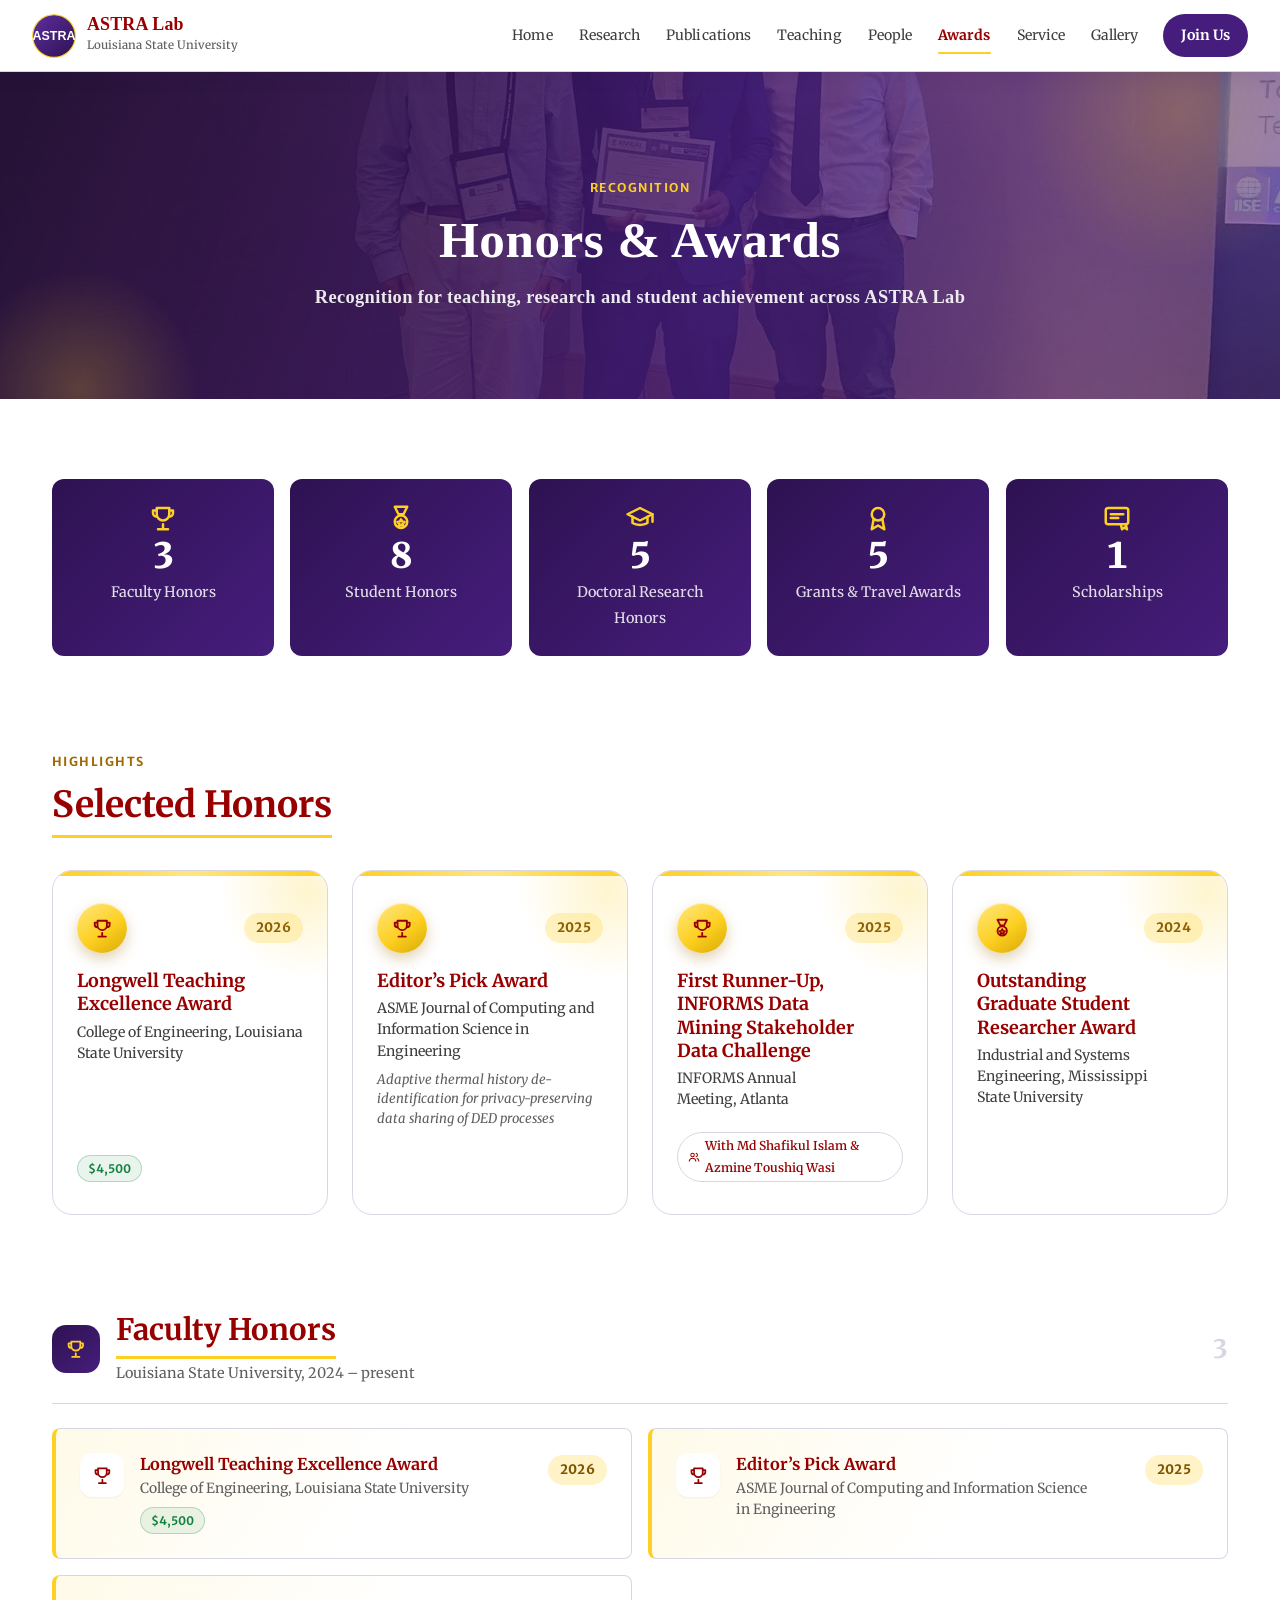
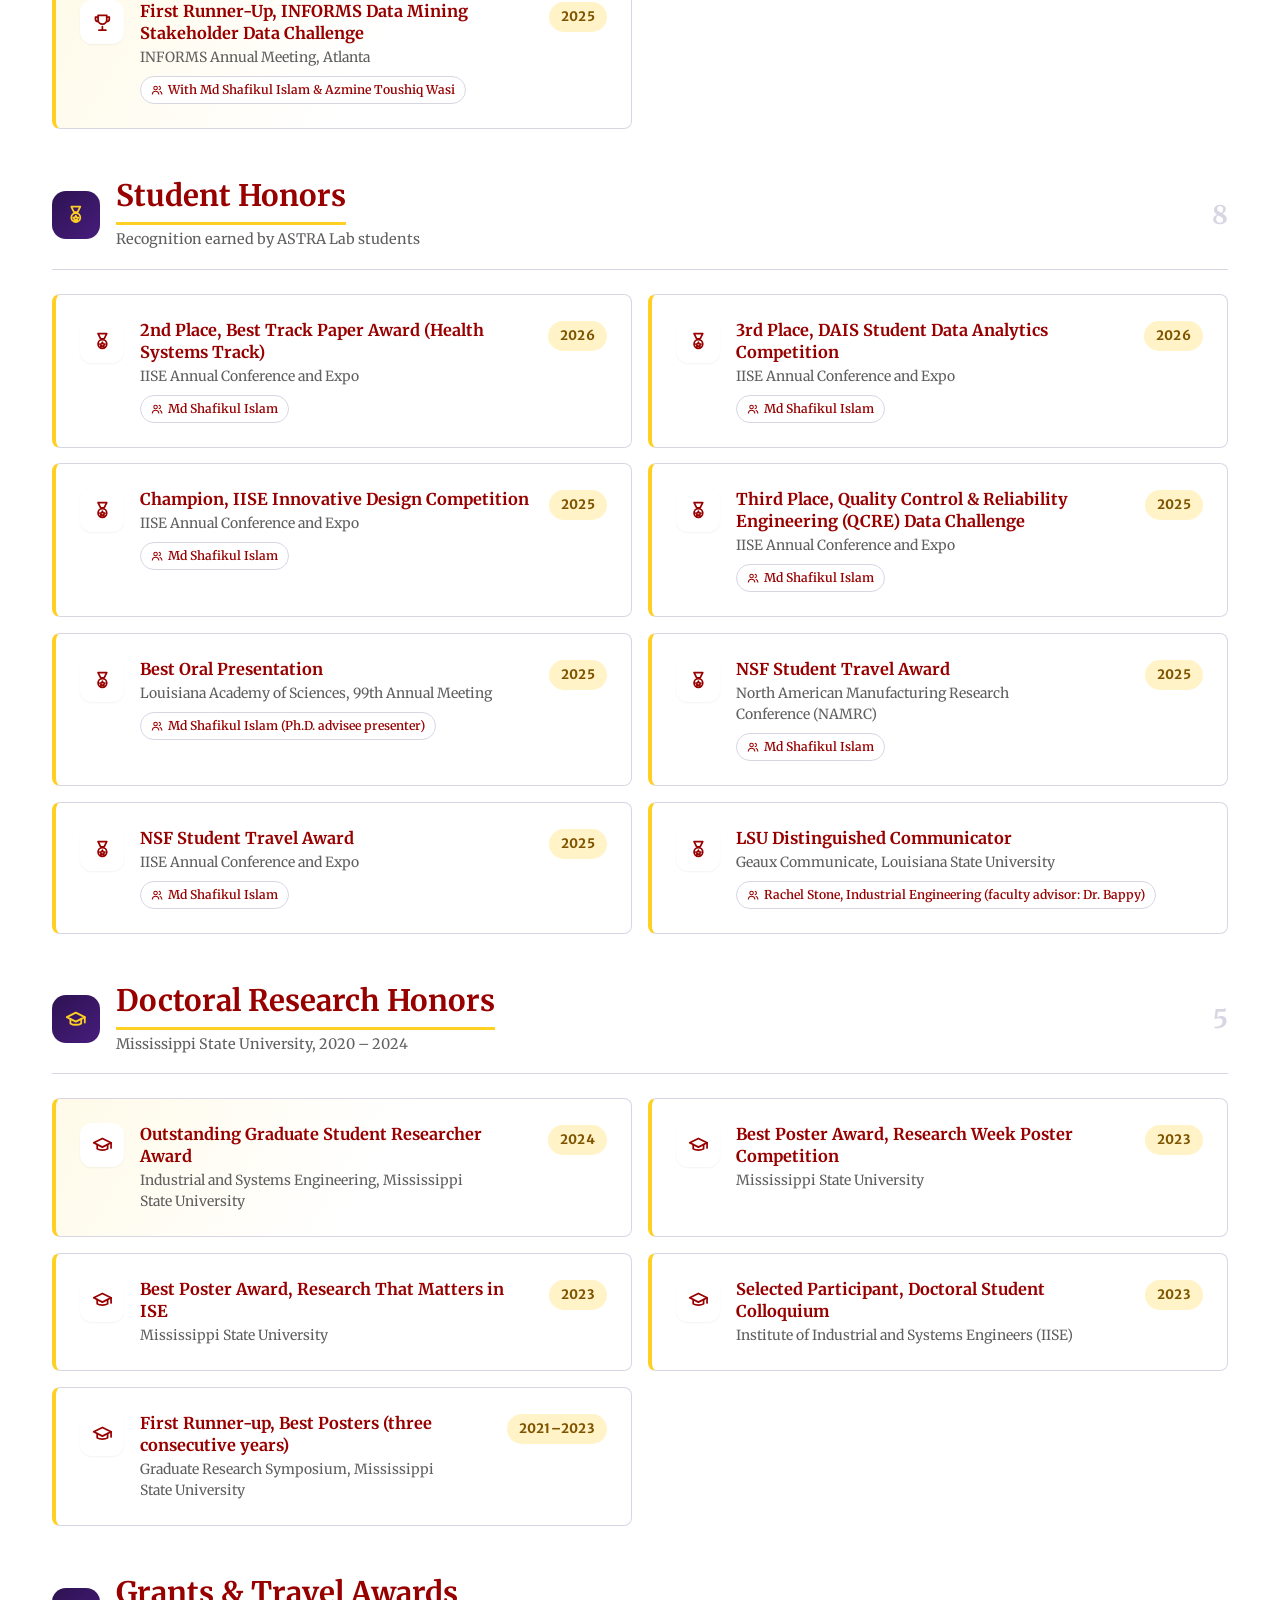
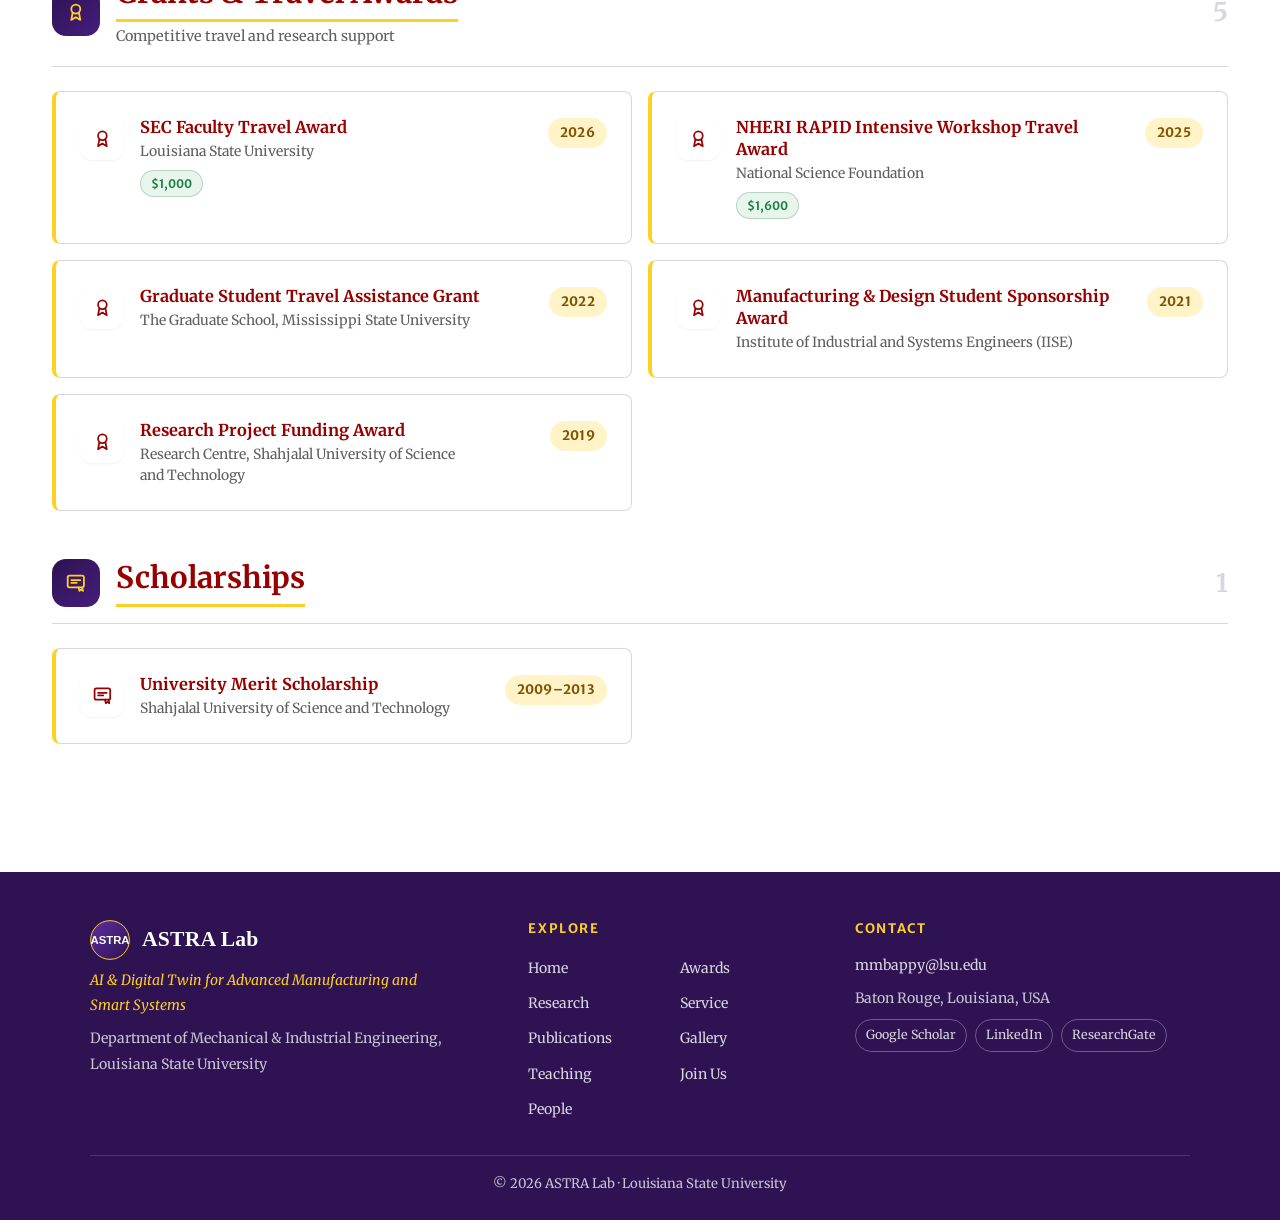
==== commit 98a55a0e: "Version CSS/JS links so browsers load the latest files Co-Authored-By: Claude Opus 5.5 <noreply@anth" ====
--- a/awards.html
+++ b/awards.html
@@ -8,7 +8,7 @@
   <link rel="preconnect" href="https://fonts.googleapis.com">
   <link rel="preconnect" href="https://fonts.gstatic.com" crossorigin>
   <link href="https://fonts.googleapis.com/css2?family=Merriweather:ital,wght@0,300;0,400;0,700;0,900;1,400&family=Merriweather+Sans:wght@400;600;700&family=Tinos:wght@400;700&display=swap" rel="stylesheet">
-  <link rel="stylesheet" href="assets/css/styles.css">
+  <link rel="stylesheet" href="assets/css/styles.css?v=20261016">
   <link rel="icon" href="assets/images/logo.svg" type="image/svg+xml">
 </head>
 <body data-page="awards">
@@ -39,7 +39,7 @@
     </div>
   </main>
   <footer class="footer" id="footer"></footer>
-  <script src="assets/js/data.js"></script>
-  <script src="assets/js/render.js"></script>
+  <script src="assets/js/data.js?v=20261016"></script>
+  <script src="assets/js/render.js?v=20261016"></script>
 </body>
 </html>
